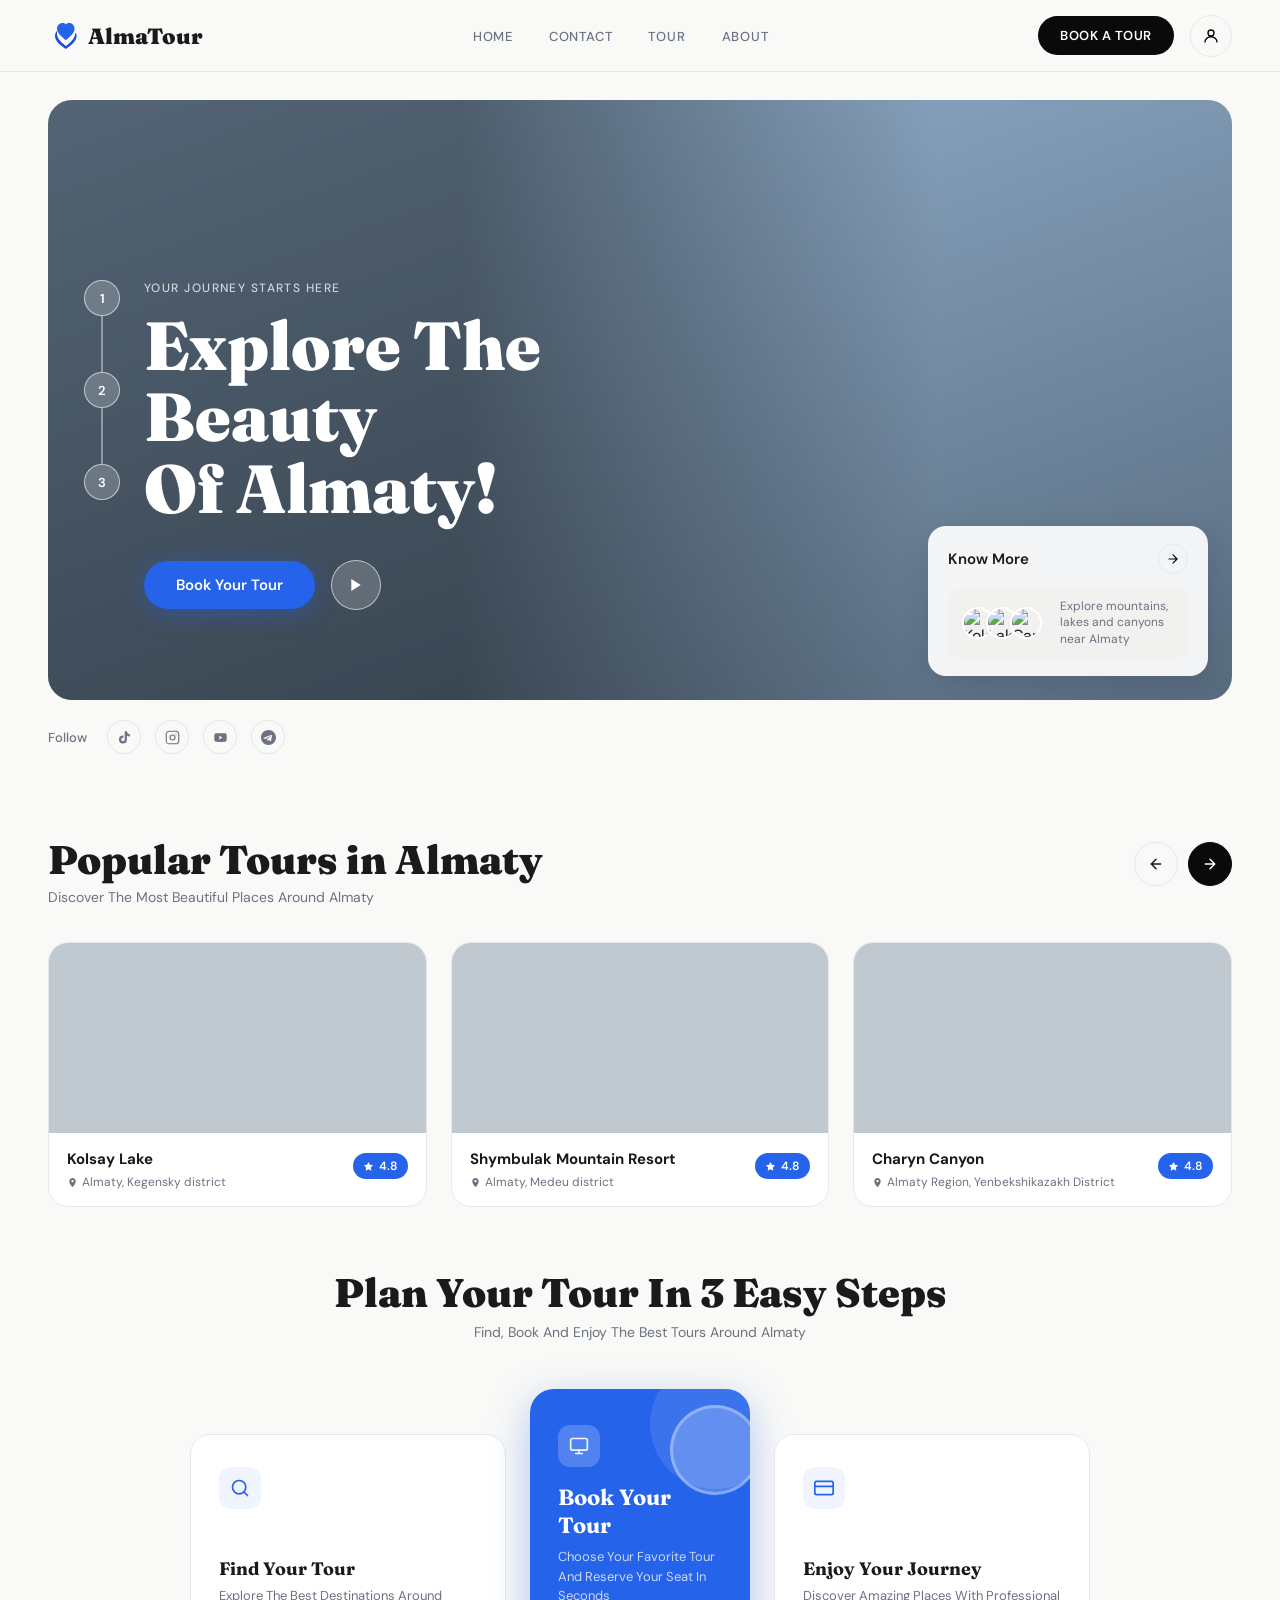
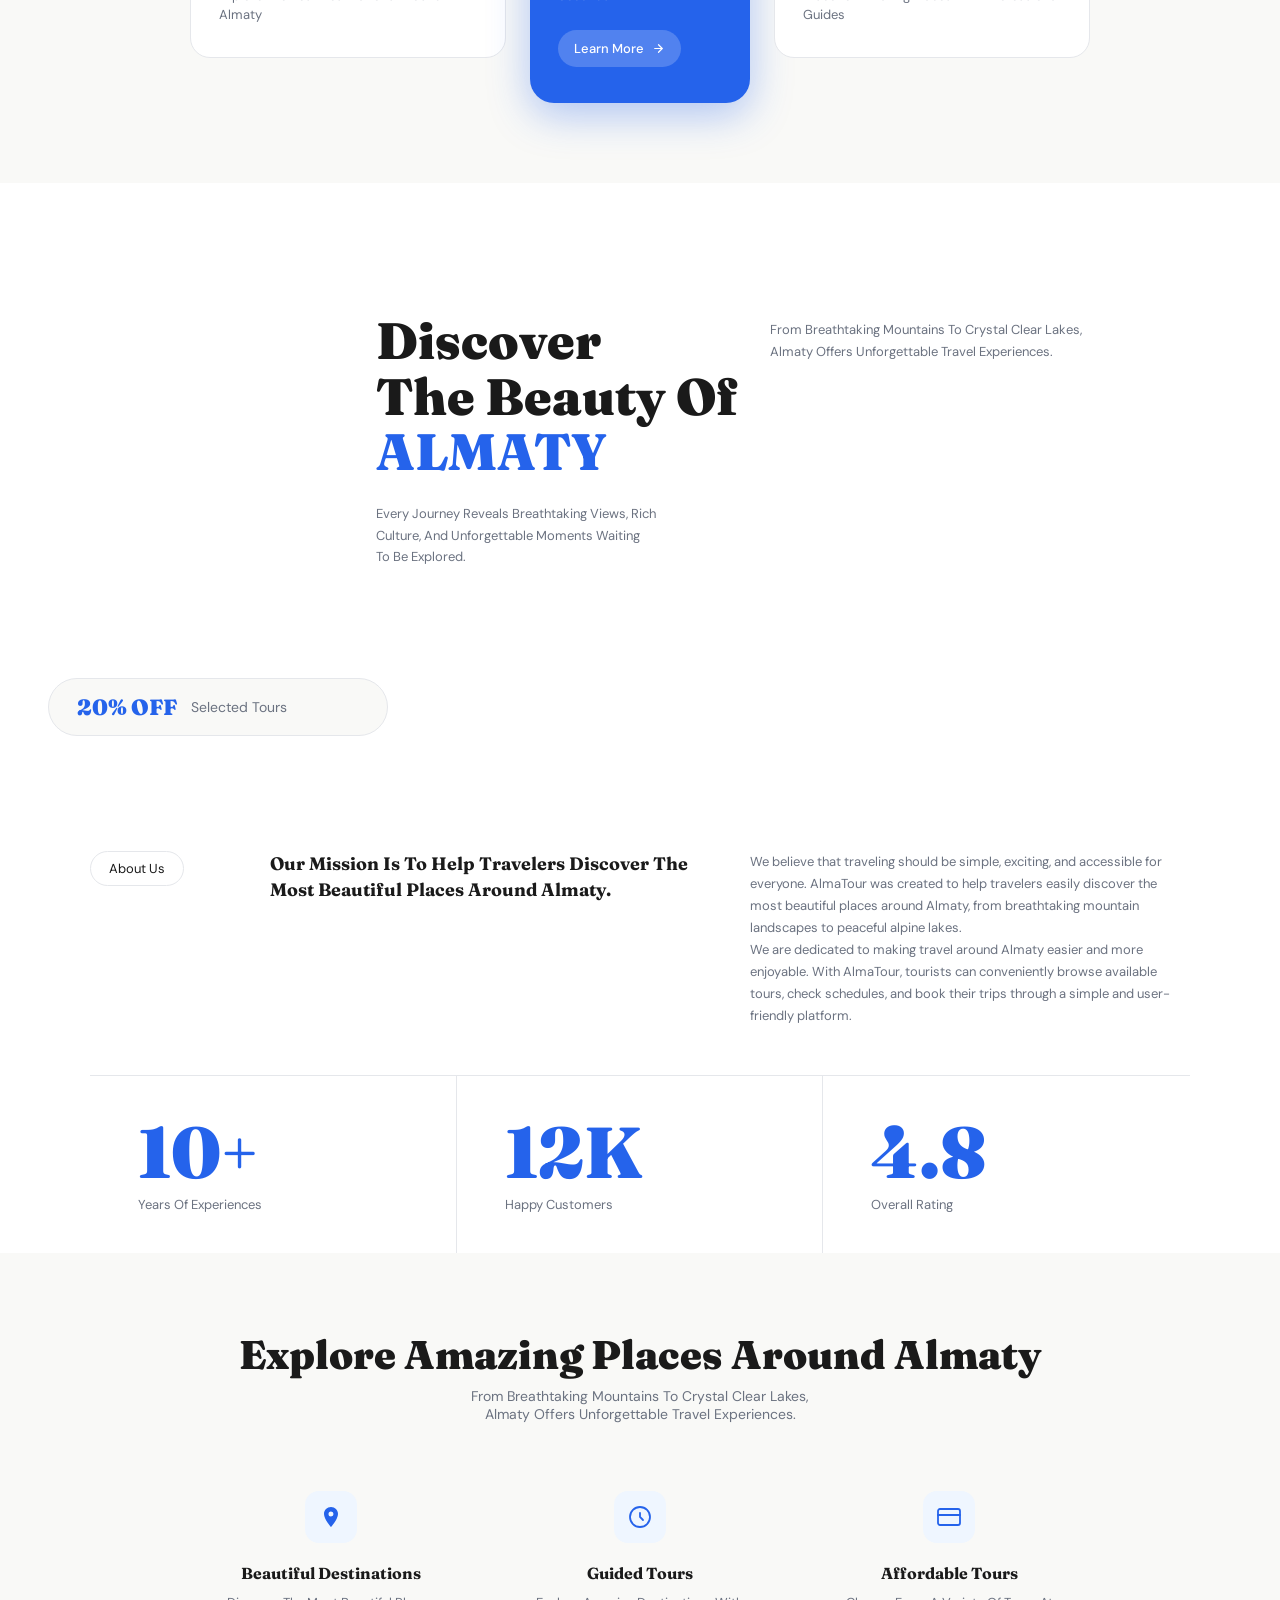
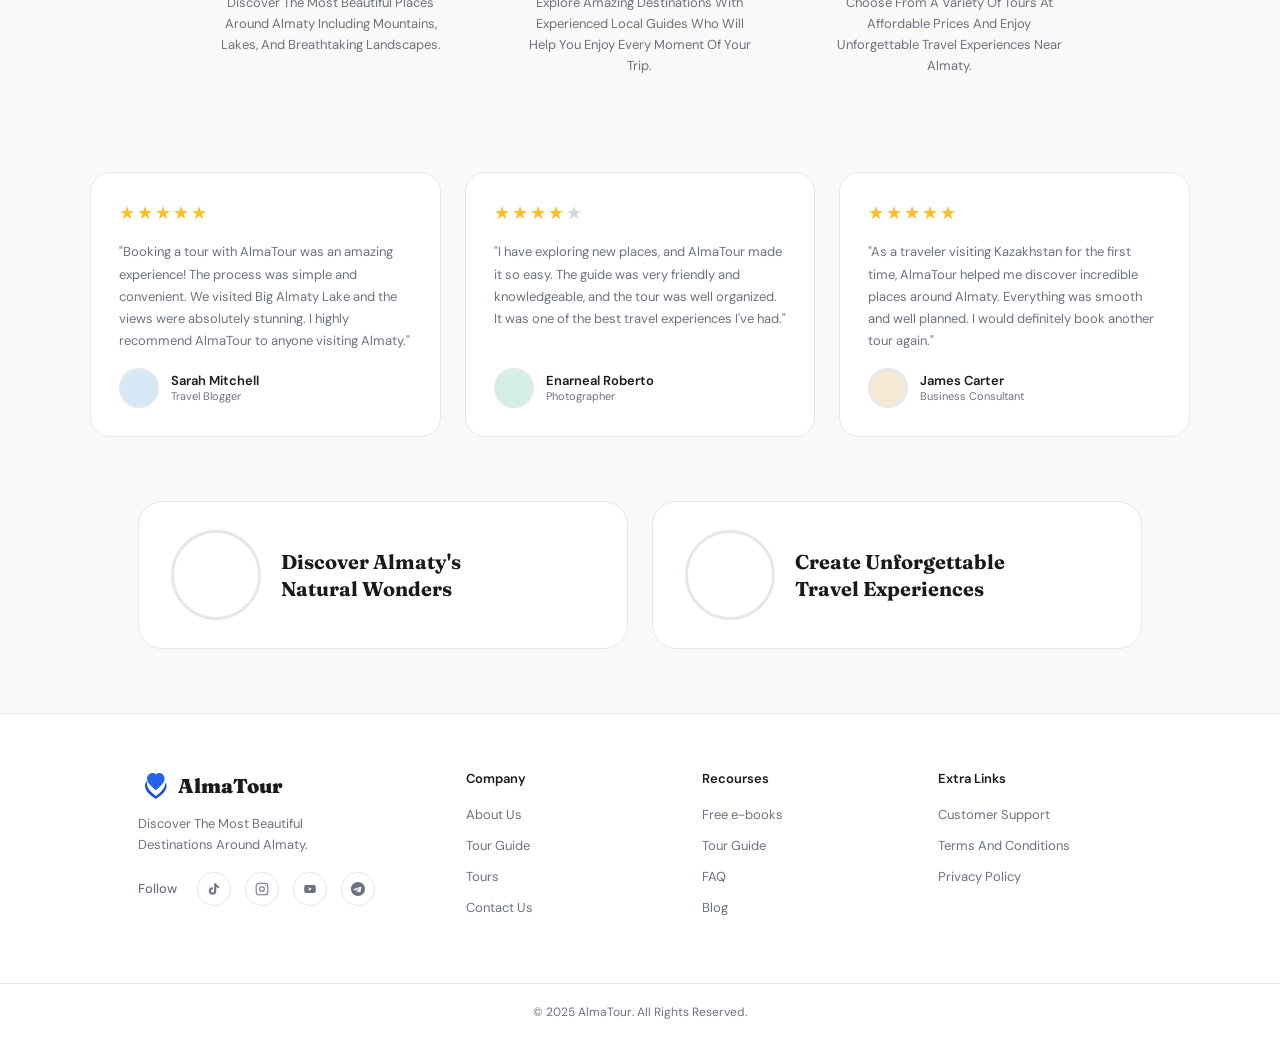
==== src/index.html @ f38c1cae "feat/made more structured, added AUDIT.md, changed README.md" ====
<!DOCTYPE html>
<html lang="en">
<head>
<meta charset="UTF-8">
<meta name="viewport" content="width=device-width, initial-scale=1.0">
<title>Tour. — Explore The Beauty Of Almaty</title>
<link rel="preconnect" href="https://fonts.googleapis.com">
<link rel="preconnect" href="https://fonts.gstatic.com" crossorigin>
<link rel="stylesheet" href="style.css">
<link href="https://fonts.googleapis.com/css2?family=Fraunces:wght@400;700;900&family=DM+Sans:wght@300;400;500;600&display=swap" rel="stylesheet">
</head>
<body>

<!-- ── NAVBAR ── -->
<nav>
  <a href="#" class="logo">
    <svg viewBox="0 0 32 32" fill="none" xmlns="http://www.w3.org/2000/svg">
      <path d="M21.5 3C20.1 3 18.8 3.5 17.8 4.4C17 3.5 15.8 3 14.5 3C11.5 3 9 5.5 9 8.5C9 12 11.5 14.8 14.9 17.8C15.8 18.6 16.8 19.4 17.8 20.3C18.8 19.4 19.8 18.6 20.7 17.8C24.1 14.8 26.6 12 26.6 8.5C26.5 5.5 24.3 3 21.5 3Z" fill="#2563EB"/>
      <path d="M17.8 26C17 25.3 16.3 24.7 15.6 24.1C12 21 9 18 9 13.5C9 12.5 9.2 11.5 9.5 10.6C8 11.8 7 13.8 7 16C7 21 12 25 17.8 29C23.6 25 28.6 21 28.6 16C28.6 14.8 28.3 13.7 27.8 12.7C27.6 13 27.4 13.4 27.1 13.7C26.9 18.5 22.8 22.4 17.8 26Z" fill="#1D4ED8"/>
    </svg>
    AlmaTour
  </a>

  <ul class="nav-links">
    <li><a href="#">Home</a></li>
    <li><a href="#">Contact</a></li>
    <li><a href="#">Tour</a></li>
    <li><a href="#">About</a></li>
  </ul>

  <div class="nav-right">
    <button class="btn-book">BOOK A TOUR</button>
    <button class="icon-btn" aria-label="Account">
      <svg width="18" height="18" viewBox="0 0 24 24" fill="none" stroke="currentColor" stroke-width="1.8" stroke-linecap="round" stroke-linejoin="round">
        <circle cx="12" cy="8" r="4"/><path d="M4 20c0-4 3.6-7 8-7s8 3 8 7"/>
      </svg>
    </button>
  </div>
</nav>

<!-- ── HERO ── -->
<div class="hero-wrap">
  <div class="hero">
    <div class="hero-bg"></div>
    <div class="hero-overlay"></div>

    <!-- Timeline dots -->
    <div class="timeline">
      <div class="tl-dot">1</div>
      <div class="tl-line"></div>
      <div class="tl-dot">2</div>
      <div class="tl-line"></div>
      <div class="tl-dot">3</div>
    </div>

    <!-- Main content -->
    <div class="hero-content">
      <p class="hero-sup">Your Journey Starts Here</p>
      <h1 class="hero-title">Explore The<br>Beauty<br>Of Almaty!</h1>
      <div class="hero-actions">
        <button class="btn-primary">Book Your Tour</button>
        <button class="btn-play" aria-label="Play video">
          <svg width="16" height="16" viewBox="0 0 24 24" fill="currentColor">
            <polygon points="5,3 19,12 5,21"/>
          </svg>
        </button>
      </div>
    </div>

    <!-- Know More card -->
    <div class="know-more">
      <div class="know-more-top">
        <span>Know More</span>
        <button class="arrow-btn">
          <svg width="14" height="14" viewBox="0 0 24 24" fill="none" stroke="currentColor" stroke-width="2" stroke-linecap="round" stroke-linejoin="round">
            <path d="M5 12h14M12 5l7 7-7 7"/>
          </svg>
        </button>
      </div>
      <div class="know-more-bottom">
        <div class="km-avatars">
          <img src="https://images.unsplash.com/photo-1506905925346-21bda4d32df4?w=64&q=80&crop=entropy" alt="Kolsay">
          <img src="https://images.unsplash.com/photo-1540979388789-6cee28a1cdc9?w=64&q=80" alt="Lake">
          <img src="https://images.unsplash.com/photo-1519011985187-444d62641929?w=64&q=80" alt="Canyon">
        </div>
        <p class="km-text">Explore mountains, lakes and canyons near Almaty</p>
      </div>
    </div>
  </div>
</div>

<!-- Social follow -->
<div class="follow-bar">
  <span>Follow</span>
  <div class="social-icons">
    <a href="#" aria-label="TikTok">
      <svg width="15" height="15" viewBox="0 0 24 24" fill="currentColor"><path d="M19.59 6.69a4.83 4.83 0 01-3.77-4.25V2h-3.45v13.67a2.89 2.89 0 01-2.88 2.5 2.89 2.89 0 01-2.89-2.89 2.89 2.89 0 012.89-2.89c.28 0 .54.04.79.1V9.01a6.28 6.28 0 00-.79-.05 6.34 6.34 0 00-6.34 6.34 6.34 6.34 0 006.34 6.34 6.34 6.34 0 006.33-6.34V8.77a8.16 8.16 0 004.77 1.52V6.84a4.84 4.84 0 01-1-.15z"/></svg>
    </a>
    <a href="#" aria-label="Instagram">
      <svg width="15" height="15" viewBox="0 0 24 24" fill="none" stroke="currentColor" stroke-width="1.8"><rect x="2" y="2" width="20" height="20" rx="5"/><circle cx="12" cy="12" r="4"/><circle cx="17.5" cy="6.5" r="1" fill="currentColor" stroke="none"/></svg>
    </a>
    <a href="#" aria-label="YouTube">
      <svg width="15" height="15" viewBox="0 0 24 24" fill="currentColor"><path d="M21.58 7.19a2.74 2.74 0 00-1.94-1.95C18.01 5 12 5 12 5s-6.01 0-7.64.24a2.74 2.74 0 00-1.94 1.95A28.89 28.89 0 002 12a28.89 28.89 0 00.42 4.81 2.74 2.74 0 001.94 1.94C5.99 19 12 19 12 19s6.01 0 7.64-.25a2.74 2.74 0 001.94-1.94A28.89 28.89 0 0022 12a28.89 28.89 0 00-.42-4.81zM10 15V9l5 3-5 3z"/></svg>
    </a>
    <a href="#" aria-label="Telegram">
      <svg width="15" height="15" viewBox="0 0 24 24" fill="currentColor"><path d="M12 0C5.373 0 0 5.373 0 12s5.373 12 12 12 12-5.373 12-12S18.627 0 12 0zm5.894 8.221l-1.97 9.28c-.145.658-.537.818-1.084.508l-3-2.21-1.447 1.394c-.16.16-.295.295-.605.295l.213-3.053 5.56-5.023c.242-.213-.054-.333-.373-.12L7.17 14.37l-2.95-.924c-.64-.2-.657-.64.136-.954l11.57-4.461c.537-.194 1.006.131.968.19z"/></svg>
    </a>
  </div>
</div>

<!-- ── POPULAR TOURS ── -->
<section class="section">
  <div class="section-header">
    <div>
      <h2 class="section-title">Popular Tours in Almaty</h2>
      <p class="section-sub">Discover The Most Beautiful Places Around Almaty</p>
    </div>
    <div class="carousel-controls">
      <button class="ctrl-btn" id="prevBtn" aria-label="Previous">
        <svg width="16" height="16" viewBox="0 0 24 24" fill="none" stroke="currentColor" stroke-width="2.2" stroke-linecap="round"><path d="M19 12H5M12 5l-7 7 7 7"/></svg>
      </button>
      <button class="ctrl-btn active" id="nextBtn" aria-label="Next">
        <svg width="16" height="16" viewBox="0 0 24 24" fill="none" stroke="currentColor" stroke-width="2.2" stroke-linecap="round"><path d="M5 12h14M12 5l7 7-7 7"/></svg>
      </button>
    </div>
  </div>

  <div class="tours-grid" id="toursGrid">
    <!-- Card 1 -->
    <div class="tour-card">
      <div class="card-img">
        <div class="card-img-inner" style="background-image: url('images/kolsay.jpg')"></div>
      </div>
      <div class="card-body">
        <div>
          <div class="card-name">Kolsay Lake</div>
          <div class="card-loc">
            <svg width="11" height="11" viewBox="0 0 24 24" fill="none" stroke="currentColor" stroke-width="2.5"><path d="M12 2C8.13 2 5 5.13 5 9c0 5.25 7 13 7 13s7-7.75 7-13c0-3.87-3.13-7-7-7zm0 9.5a2.5 2.5 0 110-5 2.5 2.5 0 010 5z" fill="currentColor" stroke="none"/></svg>
            Almaty, Kegensky district
          </div>
        </div>
        <div class="card-rating">
          <svg width="11" height="11" viewBox="0 0 24 24" fill="currentColor"><path d="M12 2l3.09 6.26L22 9.27l-5 4.87 1.18 6.88L12 17.77l-6.18 3.25L7 14.14 2 9.27l6.91-1.01L12 2z"/></svg>
          4.8
        </div>
      </div>
    </div>

    <!-- Card 2 -->
    <div class="tour-card">
      <div class="card-img">
        <div class="card-img-inner" style="background-image: url('images/shymb.jpg')"></div>
      </div>
      <div class="card-body">
        <div>
          <div class="card-name">Shymbulak Mountain Resort</div>
          <div class="card-loc">
            <svg width="11" height="11" viewBox="0 0 24 24" fill="currentColor"><path d="M12 2C8.13 2 5 5.13 5 9c0 5.25 7 13 7 13s7-7.75 7-13c0-3.87-3.13-7-7-7zm0 9.5a2.5 2.5 0 110-5 2.5 2.5 0 010 5z"/></svg>
            Almaty, Medeu district
          </div>
        </div>
        <div class="card-rating">
          <svg width="11" height="11" viewBox="0 0 24 24" fill="currentColor"><path d="M12 2l3.09 6.26L22 9.27l-5 4.87 1.18 6.88L12 17.77l-6.18 3.25L7 14.14 2 9.27l6.91-1.01L12 2z"/></svg>
          4.8
        </div>
      </div>
    </div>

    <!-- Card 3 -->
    <div class="tour-card">
      <div class="card-img">
        <div class="card-img-inner" style="background-image: url('https://images.unsplash.com/photo-1469474968028-56623f02e42e?w=600&q=80')"></div>
      </div>
      <div class="card-body">
        <div>
          <div class="card-name">Charyn Canyon</div>
          <div class="card-loc">
            <svg width="11" height="11" viewBox="0 0 24 24" fill="currentColor"><path d="M12 2C8.13 2 5 5.13 5 9c0 5.25 7 13 7 13s7-7.75 7-13c0-3.87-3.13-7-7-7zm0 9.5a2.5 2.5 0 110-5 2.5 2.5 0 010 5z"/></svg>
            Almaty Region, Yenbekshikazakh District
          </div>
        </div>
        <div class="card-rating">
          <svg width="11" height="11" viewBox="0 0 24 24" fill="currentColor"><path d="M12 2l3.09 6.26L22 9.27l-5 4.87 1.18 6.88L12 17.77l-6.18 3.25L7 14.14 2 9.27l6.91-1.01L12 2z"/></svg>
          4.8
        </div>
      </div>
    </div>

    <!-- Hidden cards (revealed on next) -->
    <div class="tour-card" style="display:none">
      <div class="card-img">
        <div class="card-img-inner" style="background-image: url('https://images.unsplash.com/photo-1517090504586-fde19ea6066f?w=600&q=80')"></div>
      </div>
      <div class="card-body">
        <div>
          <div class="card-name">Big Almaty Lake</div>
          <div class="card-loc">
            <svg width="11" height="11" viewBox="0 0 24 24" fill="currentColor"><path d="M12 2C8.13 2 5 5.13 5 9c0 5.25 7 13 7 13s7-7.75 7-13c0-3.87-3.13-7-7-7zm0 9.5a2.5 2.5 0 110-5 2.5 2.5 0 010 5z"/></svg>
            Almaty, Ile-Alatau Park
          </div>
        </div>
        <div class="card-rating">
          <svg width="11" height="11" viewBox="0 0 24 24" fill="currentColor"><path d="M12 2l3.09 6.26L22 9.27l-5 4.87 1.18 6.88L12 17.77l-6.18 3.25L7 14.14 2 9.27l6.91-1.01L12 2z"/></svg>
          4.9
        </div>
      </div>
    </div>

    <div class="tour-card" style="display:none">
      <div class="card-img">
        <div class="card-img-inner" style="background-image: url('https://images.unsplash.com/photo-1506905925346-21bda4d32df4?w=600&q=80')"></div>
      </div>
      <div class="card-body">
        <div>
          <div class="card-name">Tien Shan Mountains</div>
          <div class="card-loc">
            <svg width="11" height="11" viewBox="0 0 24 24" fill="currentColor"><path d="M12 2C8.13 2 5 5.13 5 9c0 5.25 7 13 7 13s7-7.75 7-13c0-3.87-3.13-7-7-7zm0 9.5a2.5 2.5 0 110-5 2.5 2.5 0 010 5z"/></svg>
            Almaty Region
          </div>
        </div>
        <div class="card-rating">
          <svg width="11" height="11" viewBox="0 0 24 24" fill="currentColor"><path d="M12 2l3.09 6.26L22 9.27l-5 4.87 1.18 6.88L12 17.77l-6.18 3.25L7 14.14 2 9.27l6.91-1.01L12 2z"/></svg>
          4.7
        </div>
      </div>
    </div>

    <div class="tour-card" style="display:none">
      <div class="card-img">
        <div class="card-img-inner" style="background-image: url('images/medeu.jpg')"></div>
      </div>
      <div class="card-body">
        <div>
          <div class="card-name">Medeu Ice Rink</div>
          <div class="card-loc">
            <svg width="11" height="11" viewBox="0 0 24 24" fill="currentColor"><path d="M12 2C8.13 2 5 5.13 5 9c0 5.25 7 13 7 13s7-7.75 7-13c0-3.87-3.13-7-7-7zm0 9.5a2.5 2.5 0 110-5 2.5 2.5 0 010 5z"/></svg>
            Almaty, Medeu
          </div>
        </div>
        <div class="card-rating">
          <svg width="11" height="11" viewBox="0 0 24 24" fill="currentColor"><path d="M12 2l3.09 6.26L22 9.27l-5 4.87 1.18 6.88L12 17.77l-6.18 3.25L7 14.14 2 9.27l6.91-1.01L12 2z"/></svg>
          4.6
        </div>
      </div>
    </div>
  </div>
</section>

<!-- ── 3 STEPS ── -->
<section class="steps-section">
  <div class="steps-header">
    <h2 class="section-title">Plan Your Tour In 3 Easy Steps</h2>
    <p class="section-sub">Find, Book And Enjoy The Best Tours Around Almaty</p>
  </div>

  <div class="steps-grid">
    <!-- Step 1 -->
    <div class="step-card">
      <div class="step-icon">
        <svg width="20" height="20" viewBox="0 0 24 24" fill="none" stroke="#2563EB" stroke-width="2" stroke-linecap="round">
          <circle cx="11" cy="11" r="8"/><path d="m21 21-4.35-4.35"/>
        </svg>
      </div>
      <div class="step-name">Find Your Tour</div>
      <div class="step-desc">Explore The Best Destinations Around Almaty</div>
    </div>

    <!-- Center feature card -->
    <div class="step-feature">
      <div class="feature-icon">
        <svg width="20" height="20" viewBox="0 0 24 24" fill="none" stroke="rgba(255,255,255,.9)" stroke-width="2" stroke-linecap="round">
          <rect x="2" y="3" width="20" height="14" rx="2"/><path d="M8 21h8M12 17v4"/>
        </svg>
      </div>
      <div class="feature-city-img">
        <div class="feature-city-img-inner"></div>
      </div>
      <div class="step-name">Book Your Tour</div>
      <div class="step-desc">Choose Your Favorite Tour And Reserve Your Seat In Seconds</div>
      <button class="learn-more-btn">
        Learn More
        <svg width="13" height="13" viewBox="0 0 24 24" fill="none" stroke="currentColor" stroke-width="2.2" stroke-linecap="round"><path d="M5 12h14M12 5l7 7-7 7"/></svg>
      </button>
    </div>

    <!-- Step 3 -->
    <div class="step-card">
      <div class="step-icon">
        <svg width="20" height="20" viewBox="0 0 24 24" fill="none" stroke="#2563EB" stroke-width="2" stroke-linecap="round">
          <rect x="1" y="4" width="22" height="16" rx="2"/><path d="M1 10h22"/>
        </svg>
      </div>
      <div class="step-name">Enjoy Your Journey</div>
      <div class="step-desc">Discover Amazing Places With Professional Guides</div>
    </div>
  </div>
</section>
<!-- ── DISCOVER BEAUTY SECTION ── -->
<section class="discover-section">
  <div class="discover-inner">

    <!-- Left tall image -->
    <div class="discover-img-main">
      <div class="discover-img-main-inner"></div>
    </div>

    <!-- Center text block -->
    <div class="discover-text">
      <div class="discover-text-top">
        <h2 class="discover-title">Discover<br>The Beauty Of<br><span class="discover-accent">ALMATY</span></h2>
        <p class="discover-right-text">From Breathtaking Mountains To Crystal Clear Lakes,<br>Almaty Offers Unforgettable Travel Experiences.</p>
      </div>
      <p class="discover-sub">Every Journey Reveals Breathtaking Views, Rich Culture, And Unforgettable Moments Waiting To Be Explored.</p>
    </div>

  </div>

  <!-- Bottom row: discount badge + wide landscape image -->
  <div class="discover-bottom">
    <div class="discount-badge">
      <span class="discount-num">20% OFF</span>
      <span class="discount-label">Selected Tours</span>
    </div>
    <div class="discover-img-wide">
      <div class="discover-img-wide-inner"></div>
    </div>
  </div>
</section>
 
<!-- ── ABOUT US ── -->
<section class="about-section">
  <div class="about-inner">
    <div class="about-left">
      <span class="about-tag">About Us</span>
    </div>
    <div class="about-center">
      <h3 class="about-mission">Our Mission Is To Help Travelers Discover The Most Beautiful Places Around Almaty.</h3>
    </div>
    <div class="about-cols">
      <p class="about-p">We believe that traveling should be simple, exciting, and accessible for everyone. AlmaTour was created to help travelers easily discover the most beautiful places around Almaty, from breathtaking mountain landscapes to peaceful alpine lakes.</p>
      <p class="about-p">We are dedicated to making travel around Almaty easier and more enjoyable. With AlmaTour, tourists can conveniently browse available tours, check schedules, and book their trips through a simple and user-friendly platform.</p>
    </div>
  </div>
 
  <!-- Stats -->
  <div class="stats-bar">
    <div class="stat-item">
      <div class="stat-num">10+</div>
      <div class="stat-label">Years Of Experiences</div>
    </div>
    <div class="stat-item">
      <div class="stat-num">12K</div>
      <div class="stat-label">Happy Customers</div>
    </div>
    <div class="stat-item">
      <div class="stat-num">4.8</div>
      <div class="stat-label">Overall Rating</div>
    </div>
  </div>
</section>
 
<!-- ── EXPLORE AMAZING PLACES ── -->
<section class="explore-section">
  <div class="explore-header">
    <h2 class="section-title">Explore Amazing Places Around Almaty</h2>
    <p class="section-sub">From Breathtaking Mountains To Crystal Clear Lakes,<br>Almaty Offers Unforgettable Travel Experiences.</p>
  </div>
 
  <div class="features-grid">
    <div class="feature-card">
      <div class="feature-icon-wrap">
        <svg width="24" height="24" viewBox="0 0 24 24" fill="none" stroke="#2563EB" stroke-width="1.8" stroke-linecap="round"><path d="M12 2C8.13 2 5 5.13 5 9c0 5.25 7 13 7 13s7-7.75 7-13c0-3.87-3.13-7-7-7zm0 9.5a2.5 2.5 0 110-5 2.5 2.5 0 010 5z" fill="#2563EB" stroke="none"/></svg>
      </div>
      <h4 class="feature-title">Beautiful Destinations</h4>
      <p class="feature-desc">Discover The Most Beautiful Places Around Almaty Including Mountains, Lakes, And Breathtaking Landscapes.</p>
    </div>
    <div class="feature-card">
      <div class="feature-icon-wrap">
        <svg width="24" height="24" viewBox="0 0 24 24" fill="none" stroke="#2563EB" stroke-width="1.8" stroke-linecap="round"><circle cx="12" cy="12" r="10"/><path d="M12 8v4l3 3"/></svg>
      </div>
      <h4 class="feature-title">Guided Tours</h4>
      <p class="feature-desc">Explore Amazing Destinations With Experienced Local Guides Who Will Help You Enjoy Every Moment Of Your Trip.</p>
    </div>
    <div class="feature-card">
      <div class="feature-icon-wrap">
        <svg width="24" height="24" viewBox="0 0 24 24" fill="none" stroke="#2563EB" stroke-width="1.8" stroke-linecap="round"><rect x="1" y="4" width="22" height="16" rx="2"/><path d="M1 10h22"/></svg>
      </div>
      <h4 class="feature-title">Affordable Tours</h4>
      <p class="feature-desc">Choose From A Variety Of Tours At Affordable Prices And Enjoy Unforgettable Travel Experiences Near Almaty.</p>
    </div>
  </div>
</section>
 
<!-- ── TESTIMONIALS ── -->
<section class="testimonials-section">
  <div class="testimonials-grid">
 
    <div class="testimonial-card">
      <div class="stars">★★★★★</div>
      <p class="testimonial-text">"Booking a tour with AlmaTour was an amazing experience! The process was simple and convenient. We visited Big Almaty Lake and the views were absolutely stunning. I highly recommend AlmaTour to anyone visiting Almaty."</p>
      <div class="testimonial-author">
        <div class="author-avatar" style="background:#d4e8f5"></div>
        <div>
          <div class="author-name">Sarah Mitchell</div>
          <div class="author-role">Travel Blogger</div>
        </div>
      </div>
    </div>
 
    <div class="testimonial-card">
      <div class="stars">★★★★<span style="color:#d1d5db">★</span></div>
      <p class="testimonial-text">"I have exploring new places, and AlmaTour made it so easy. The guide was very friendly and knowledgeable, and the tour was well organized. It was one of the best travel experiences I've had."</p>
      <div class="testimonial-author">
        <div class="author-avatar" style="background:#d4f0e5"></div>
        <div>
          <div class="author-name">Enarneal Roberto</div>
          <div class="author-role">Photographer</div>
        </div>
      </div>
    </div>
 
    <div class="testimonial-card">
      <div class="stars">★★★★★</div>
      <p class="testimonial-text">"As a traveler visiting Kazakhstan for the first time, AlmaTour helped me discover incredible places around Almaty. Everything was smooth and well planned. I would definitely book another tour again."</p>
      <div class="testimonial-author">
        <div class="author-avatar" style="background:#f5e8d4"></div>
        <div>
          <div class="author-name">James Carter</div>
          <div class="author-role">Business Consultant</div>
        </div>
      </div>
    </div>
 
  </div>
</section>
 
<!-- ── PROMO BANNERS ── -->
<section class="promo-section">
  <div class="promo-card promo-nature">
    <div class="promo-img promo-img-nature"></div>
    <div class="promo-text">
      <h3>Discover Almaty's<br>Natural Wonders</h3>
    </div>
  </div>
  <div class="promo-card promo-travel">
    <div class="promo-img promo-img-travel"></div>
    <div class="promo-text">
      <h3>Create Unforgettable<br>Travel Experiences</h3>
    </div>
  </div>
</section>
 
<!-- ── FOOTER ── -->
<footer class="footer">
  <div class="footer-top">
    <div class="footer-brand">
      <a href="#" class="logo" style="margin-bottom:12px;display:inline-flex">
        <svg width="28" height="28" viewBox="0 0 32 32" fill="none"><path d="M21.5 3C20.1 3 18.8 3.5 17.8 4.4C17 3.5 15.8 3 14.5 3C11.5 3 9 5.5 9 8.5C9 12 11.5 14.8 14.9 17.8C15.8 18.6 16.8 19.4 17.8 20.3C18.8 19.4 19.8 18.6 20.7 17.8C24.1 14.8 26.6 12 26.6 8.5C26.5 5.5 24.3 3 21.5 3Z" fill="#2563EB"/><path d="M17.8 26C17 25.3 16.3 24.7 15.6 24.1C12 21 9 18 9 13.5C9 12.5 9.2 11.5 9.5 10.6C8 11.8 7 13.8 7 16C7 21 12 25 17.8 29C23.6 25 28.6 21 28.6 16C28.6 14.8 28.3 13.7 27.8 12.7C27.6 13 27.4 13.4 27.1 13.7C26.9 18.5 22.8 22.4 17.8 26Z" fill="#1D4ED8"/></svg>
        <span style="font-family:'Fraunces',serif;font-weight:900;font-size:20px;color:var(--text)">AlmaTour</span>
      </a>
      <p class="footer-tagline">Discover The Most Beautiful Destinations Around Almaty.</p>
      <div class="follow-bar" style="padding:16px 0 0">
        <span>Follow</span>
        <div class="social-icons">
          <a href="#" aria-label="TikTok"><svg width="14" height="14" viewBox="0 0 24 24" fill="currentColor"><path d="M19.59 6.69a4.83 4.83 0 01-3.77-4.25V2h-3.45v13.67a2.89 2.89 0 01-2.88 2.5 2.89 2.89 0 01-2.89-2.89 2.89 2.89 0 012.89-2.89c.28 0 .54.04.79.1V9.01a6.28 6.28 0 00-.79-.05 6.34 6.34 0 00-6.34 6.34 6.34 6.34 0 006.34 6.34 6.34 6.34 0 006.33-6.34V8.77a8.16 8.16 0 004.77 1.52V6.84a4.84 4.84 0 01-1-.15z"/></svg></a>
          <a href="#" aria-label="Instagram"><svg width="14" height="14" viewBox="0 0 24 24" fill="none" stroke="currentColor" stroke-width="1.8"><rect x="2" y="2" width="20" height="20" rx="5"/><circle cx="12" cy="12" r="4"/><circle cx="17.5" cy="6.5" r="1" fill="currentColor" stroke="none"/></svg></a>
          <a href="#" aria-label="YouTube"><svg width="14" height="14" viewBox="0 0 24 24" fill="currentColor"><path d="M21.58 7.19a2.74 2.74 0 00-1.94-1.95C18.01 5 12 5 12 5s-6.01 0-7.64.24a2.74 2.74 0 00-1.94 1.95A28.89 28.89 0 002 12a28.89 28.89 0 00.42 4.81 2.74 2.74 0 001.94 1.94C5.99 19 12 19 12 19s6.01 0 7.64-.25a2.74 2.74 0 001.94-1.94A28.89 28.89 0 0022 12a28.89 28.89 0 00-.42-4.81zM10 15V9l5 3-5 3z"/></svg></a>
          <a href="#" aria-label="Telegram"><svg width="14" height="14" viewBox="0 0 24 24" fill="currentColor"><path d="M12 0C5.373 0 0 5.373 0 12s5.373 12 12 12 12-5.373 12-12S18.627 0 12 0zm5.894 8.221l-1.97 9.28c-.145.658-.537.818-1.084.508l-3-2.21-1.447 1.394c-.16.16-.295.295-.605.295l.213-3.053 5.56-5.023c.242-.213-.054-.333-.373-.12L7.17 14.37l-2.95-.924c-.64-.2-.657-.64.136-.954l11.57-4.461c.537-.194 1.006.131.968.19z"/></svg></a>
        </div>
      </div>
    </div>
 
    <div class="footer-cols">
      <div class="footer-col">
        <h5 class="footer-col-title">Company</h5>
        <ul>
          <li><a href="#">About Us</a></li>
          <li><a href="#">Tour Guide</a></li>
          <li><a href="#">Tours</a></li>
          <li><a href="#">Contact Us</a></li>
        </ul>
      </div>
      <div class="footer-col">
        <h5 class="footer-col-title">Recourses</h5>
        <ul>
          <li><a href="#">Free e-books</a></li>
          <li><a href="#">Tour Guide</a></li>
          <li><a href="#">FAQ</a></li>
          <li><a href="#">Blog</a></li>
        </ul>
      </div>
      <div class="footer-col">
        <h5 class="footer-col-title">Extra Links</h5>
        <ul>
          <li><a href="#">Customer Support</a></li>
          <li><a href="#">Terms And Conditions</a></li>
          <li><a href="#">Privacy Policy</a></li>
        </ul>
      </div>
    </div>
  </div>
 
  <div class="footer-bottom">
    <p>© 2025 AlmaTour. All Rights Reserved.</p>
  </div>
</footer>

<script src="script.js"></script>
</body>
</html>
---- src/style.css ----
*, *::before, *::after { box-sizing: border-box; margin: 0; padding: 0; }

  :root {
    --blue: #2563EB;
    --blue-light: #3B82F6;
    --dark: #0A0A0A;
    --text: #1a1a1a;
    --muted: #6B7280;
    --bg: #F9F9F7;
    --card-bg: #ffffff;
    --border: #E5E7EB;
    --radius: 20px;
  }

  html { scroll-behavior: smooth; }

  body {
    font-family: 'DM Sans', sans-serif;
    background: var(--bg);
    color: var(--text);
    overflow-x: hidden;
  }

  /* ── NAV ── */
  nav {
    position: sticky;
    top: 0;
    z-index: 100;
    background: rgba(249,249,247,0.85);
    backdrop-filter: blur(16px);
    -webkit-backdrop-filter: blur(16px);
    border-bottom: 1px solid var(--border);
    display: flex;
    align-items: center;
    justify-content: space-between;
    padding: 0 48px;
    height: 72px;
  }

  .logo {
    display: flex;
    align-items: center;
    gap: 8px;
    font-family: 'Fraunces', serif;
    font-size: 22px;
    font-weight: 900;
    color: var(--text);
    text-decoration: none;
  }

  .logo svg { width: 32px; height: 32px; }

  .nav-links {
    display: flex;
    gap: 36px;
    list-style: none;
  }

  .nav-links a {
    text-decoration: none;
    color: var(--muted);
    font-size: 13px;
    font-weight: 500;
    letter-spacing: .06em;
    text-transform: uppercase;
    transition: color .2s;
  }

  .nav-links a:hover { color: var(--text); }

  .nav-right {
    display: flex;
    align-items: center;
    gap: 16px;
  }

  .btn-book {
    background: var(--dark);
    color: #fff;
    border: none;
    padding: 11px 22px;
    border-radius: 50px;
    font-family: 'DM Sans', sans-serif;
    font-size: 13px;
    font-weight: 600;
    letter-spacing: .04em;
    cursor: pointer;
    transition: background .2s, transform .15s;
  }
  .btn-book:hover { background: #222; transform: translateY(-1px); }

  .icon-btn {
    width: 42px; height: 42px;
    border-radius: 50%;
    border: 1.5px solid var(--border);
    background: transparent;
    cursor: pointer;
    display: flex; align-items: center; justify-content: center;
    transition: border-color .2s;
  }
  .icon-btn:hover { border-color: #999; }

  /* ── HERO ── */
  .hero-wrap {
    padding: 28px 48px 0;
  }

  .hero {
    position: relative;
    border-radius: 24px;
    overflow: hidden;
    height: 600px;
    background: #c8d8e8;
  }

  .hero-img {
    width: 100%; height: 100%;
    object-fit: cover;
    display: block;
  }

  /* Fallback gradient when no real image */
  .hero-bg {
    position: absolute; inset: 0;
    background:
      linear-gradient(160deg, rgba(120,160,200,.6) 0%, rgba(60,80,100,.8) 100%),
      url('https://images.unsplash.com/photo-1506905925346-21bda4d32df4?w=1200&q=80') center/cover no-repeat;
  }

  .hero-overlay {
    position: absolute; inset: 0;
    background: linear-gradient(to right, rgba(0,0,0,.45) 35%, transparent 75%);
  }

  /* Numbered timeline */
  .timeline {
    position: absolute;
    left: 36px;
    top: 30%;
    transform: translateY(-50%);
    display: flex;
    flex-direction: column;
    align-items: center;
    gap: 0;
  }

  .tl-dot {
    width: 36px; height: 36px;
    border-radius: 50%;
    background: rgba(255,255,255,.2);
    backdrop-filter: blur(8px);
    border: 1.5px solid rgba(255,255,255,.6);
    color: #fff;
    font-size: 13px;
    font-weight: 600;
    display: flex; align-items: center; justify-content: center;
    position: relative;
    z-index: 1;
  }

  .tl-line {
    width: 1.5px;
    height: 56px;
    background: rgba(255,255,255,.4);
  }

  /* Hero text */
  .hero-content {
    position: absolute;
    left: 96px;
    top: 30%;
    transform: translateY(-50%);
  }

  .hero-sup {
    color: rgba(255,255,255,.75);
    font-size: 12px;
    font-weight: 500;
    letter-spacing: .12em;
    text-transform: uppercase;
    margin-bottom: 14px;
  }

  .hero-title {
    font-family: 'Fraunces', serif;
    font-size: clamp(42px, 5.5vw, 68px);
    font-weight: 900;
    line-height: 1.05;
    color: #fff;
    margin-bottom: 36px;
  }

  .hero-actions {
    display: flex;
    align-items: center;
    gap: 16px;
  }

  .btn-primary {
    background: var(--blue);
    color: #fff;
    border: none;
    padding: 14px 32px;
    border-radius: 50px;
    font-family: 'DM Sans', sans-serif;
    font-size: 15px;
    font-weight: 600;
    cursor: pointer;
    transition: background .2s, transform .15s, box-shadow .2s;
    box-shadow: 0 4px 24px rgba(37,99,235,.4);
  }
  .btn-primary:hover {
    background: var(--blue-light);
    transform: translateY(-2px);
    box-shadow: 0 8px 32px rgba(37,99,235,.5);
  }

  .btn-play {
    width: 50px; height: 50px;
    border-radius: 50%;
    background: rgba(255,255,255,.18);
    backdrop-filter: blur(8px);
    border: 1.5px solid rgba(255,255,255,.6);
    color: #fff;
    cursor: pointer;
    display: flex; align-items: center; justify-content: center;
    transition: background .2s, transform .15s;
  }
  .btn-play:hover { background: rgba(255,255,255,.3); transform: scale(1.08); }

  /* Know More card */
  .know-more {
    position: absolute;
    right: 24px;
    bottom: 24px;
    background: rgba(255,255,255,.92);
    backdrop-filter: blur(16px);
    border-radius: 18px;
    padding: 18px 20px;
    width: 280px;
    display: flex;
    flex-direction: column;
    gap: 14px;
    box-shadow: 0 8px 32px rgba(0,0,0,.12);
    animation: slideUp .6s .4s both ease-out;
  }

  .know-more-top {
    display: flex;
    align-items: center;
    justify-content: space-between;
  }

  .know-more-top span {
    font-size: 15px;
    font-weight: 600;
  }

  .know-more-top .arrow-btn {
    width: 30px; height: 30px;
    border-radius: 50%;
    border: 1.5px solid var(--border);
    background: transparent;
    cursor: pointer;
    display: flex; align-items: center; justify-content: center;
    transition: background .2s;
  }
  .know-more-top .arrow-btn:hover { background: var(--border); }

  .know-more-bottom {
    display: flex;
    align-items: center;
    gap: 12px;
    background: #f1f1ef;
    border-radius: 12px;
    padding: 10px 14px;
  }

  .km-avatars {
    display: flex;
    gap: -6px;
  }

  .km-avatars img {
    width: 32px; height: 32px;
    border-radius: 50%;
    border: 2px solid #fff;
    object-fit: cover;
    margin-right: -8px;
  }

  .km-text {
    font-size: 12px;
    color: var(--muted);
    line-height: 1.4;
    margin-left: 14px;
  }

  /* Social follow */
  .follow-bar {
    padding: 20px 48px;
    display: flex;
    align-items: center;
    gap: 20px;
  }

  .follow-bar span {
    font-size: 13px;
    color: var(--muted);
    font-weight: 500;
  }

  .social-icons {
    display: flex;
    gap: 14px;
  }

  .social-icons a {
    width: 34px; height: 34px;
    border-radius: 50%;
    border: 1.5px solid var(--border);
    display: flex; align-items: center; justify-content: center;
    color: var(--muted);
    text-decoration: none;
    transition: border-color .2s, color .2s;
  }
  .social-icons a:hover { border-color: var(--text); color: var(--text); }

  /* ── SECTION: Popular Tours ── */
  .section {
    padding: 64px 48px;
  }

  .section-header {
    display: flex;
    align-items: flex-start;
    justify-content: space-between;
    margin-bottom: 36px;
  }

  .section-title {
    font-family: 'Fraunces', serif;
    font-size: clamp(28px, 3.5vw, 40px);
    font-weight: 900;
    line-height: 1.1;
  }

  .section-sub {
    font-size: 14px;
    color: var(--muted);
    margin-top: 6px;
  }

  .carousel-controls {
    display: flex;
    gap: 10px;
    align-items: center;
    padding-top: 4px;
  }

  .ctrl-btn {
    width: 44px; height: 44px;
    border-radius: 50%;
    border: 1.5px solid var(--border);
    background: transparent;
    cursor: pointer;
    display: flex; align-items: center; justify-content: center;
    color: var(--text);
    transition: background .2s, border-color .2s;
  }
  .ctrl-btn:hover, .ctrl-btn.active {
    background: var(--dark);
    border-color: var(--dark);
    color: #fff;
  }

  /* Tour cards */
  .tours-grid {
    display: grid;
    grid-template-columns: repeat(3, 1fr);
    gap: 24px;
    overflow: hidden;
  }

  .tour-card {
    border-radius: var(--radius);
    overflow: hidden;
    background: var(--card-bg);
    border: 1px solid var(--border);
    cursor: pointer;
    transition: transform .25s, box-shadow .25s;
  }
  .tour-card:hover {
    transform: translateY(-6px);
    box-shadow: 0 20px 48px rgba(0,0,0,.1);
  }

  .card-img {
    width: 100%;
    height: 190px;
    object-fit: cover;
    display: block;
    background: #c0c8d0;
    position: relative;
    overflow: hidden;
  }

  .card-img-inner {
    width: 100%; height: 100%;
    background-size: cover;
    background-position: center;
    transition: transform .35s ease;
  }
  .tour-card:hover .card-img-inner { transform: scale(1.06); }

  .card-body {
    padding: 16px 18px;
    display: flex;
    align-items: flex-start;
    justify-content: space-between;
  }

  .card-name {
    font-weight: 700;
    font-size: 15px;
    margin-bottom: 5px;
  }

  .card-loc {
    display: flex;
    align-items: center;
    gap: 4px;
    font-size: 12px;
    color: var(--muted);
  }

  .card-rating {
    display: flex;
    align-items: center;
    gap: 5px;
    background: var(--blue);
    color: #fff;
    font-size: 12px;
    font-weight: 600;
    padding: 5px 10px;
    border-radius: 50px;
    white-space: nowrap;
    align-self: flex-start;
    margin-top: 4px;
  }

  /* ── Steps section ── */
  .steps-section {
    padding: 0 48px 80px;
  }

  .steps-header {
    text-align: center;
    margin-bottom: 48px;
  }

  .steps-header .section-title { display: block; margin-bottom: 8px; }

  .steps-grid {
    display: grid;
    grid-template-columns: 1fr auto 1fr;
    align-items: center;
    gap: 24px;
    max-width: 900px;
    margin: 0 auto;
  }

  .step-card {
    background: var(--card-bg);
    border: 1px solid var(--border);
    border-radius: 20px;
    padding: 32px 28px;
    position: relative;
  }

  .step-icon {
    width: 42px; height: 42px;
    border-radius: 12px;
    background: #f0f4ff;
    display: flex; align-items: center; justify-content: center;
    margin-bottom: 48px;
  }

  .step-name {
    font-family: 'Fraunces', serif;
    font-size: 18px;
    font-weight: 700;
    margin-bottom: 6px;
  }

  .step-desc {
    font-size: 13px;
    color: var(--muted);
    line-height: 1.5;
  }

  /* Center feature card */
  .step-feature {
    background: var(--blue);
    border-radius: 24px;
    padding: 36px 28px;
    color: #fff;
    position: relative;
    overflow: hidden;
    width: 220px;
    min-width: 220px;
    box-shadow: 0 12px 40px rgba(37,99,235,.35);
  }

  .step-feature::before {
    content: '';
    position: absolute;
    top: -30px; right: -30px;
    width: 130px; height: 130px;
    border-radius: 50%;
    background: rgba(255,255,255,.1);
  }

  .feature-icon {
    width: 42px; height: 42px;
    border-radius: 12px;
    background: rgba(255,255,255,.2);
    display: flex; align-items: center; justify-content: center;
    margin-bottom: 16px;
  }

  .feature-city-img {
    width: 90px; height: 90px;
    border-radius: 50%;
    object-fit: cover;
    position: absolute;
    top: 16px; right: -10px;
    border: 3px solid rgba(255,255,255,.3);
    background: rgba(255,255,255,.2);
    overflow: hidden;
  }

  .feature-city-img-inner {
    width: 100%; height: 100%;
    background: url('https://images.unsplash.com/photo-1596484552834-6a58f850e0a1?w=200&q=80') center/cover;
    border-radius: 50%;
  }

  .step-feature .step-name { font-size: 22px; margin-bottom: 8px; }
  .step-feature .step-desc { color: rgba(255,255,255,.75); margin-bottom: 24px; }

  .learn-more-btn {
    display: flex;
    align-items: center;
    gap: 8px;
    background: rgba(255,255,255,.2);
    border: none;
    color: #fff;
    font-family: 'DM Sans', sans-serif;
    font-size: 13px;
    font-weight: 500;
    padding: 10px 16px;
    border-radius: 50px;
    cursor: pointer;
    transition: background .2s;
    width: max-content;
  }
  .learn-more-btn:hover { background: rgba(255,255,255,.3); }

  /* ── Animations ── */
  @keyframes slideUp {
    from { opacity: 0; transform: translateY(20px); }
    to   { opacity: 1; transform: translateY(0); }
  }

  @keyframes fadeIn {
    from { opacity: 0; transform: translateY(14px); }
    to   { opacity: 1; transform: translateY(0); }
  }

  .hero-content { animation: fadeIn .7s .1s both ease-out; }
  .timeline      { animation: fadeIn .7s .2s both ease-out; }

  .tour-card { animation: fadeIn .5s both ease-out; }
  .tour-card:nth-child(1) { animation-delay: .05s; }
  .tour-card:nth-child(2) { animation-delay: .15s; }
  .tour-card:nth-child(3) { animation-delay: .25s; }

  /* Responsive tweaks */
  @media (max-width: 900px) {
    /* nav { padding: 0 24px; }
    .hero-wrap, .section, .steps-section { padding-left: 24px; padding-right: 24px; }
    .follow-bar { padding-left: 24px; }
    .tours-grid { grid-template-columns: 1fr 1fr; }
    .steps-grid { grid-template-columns: 1fr; max-width: 400px; }
    .step-feature { width: 100%; min-width: unset; }
    .feature-city-img { display: none; }
    .know-more { display: none; } */
  }

/* ── DISCOVER SECTION ── */
.discover-section {
  padding: 48px 48px 0;
  background: #fff;
}

.discover-inner {
  display: grid;
  grid-template-columns: 280px 1fr;
  gap: 48px;
  align-items: center;
  margin-bottom: 0;
}

.discover-img-main {
  border-radius: 24px;
  overflow: hidden;
  height: 420px;
}
.discover-img-main-inner {
  width: 100%; height: 100%;
  background: url('images/main-inner-shore.jpg') center/cover;
  transition: transform .4s;
}
.discover-img-main:hover .discover-img-main-inner { transform: scale(1.05); }

.discover-text {
  display: flex;
  flex-direction: column;
  gap: 24px;
}
.discover-text-top {
  display: flex;
  align-items: flex-start;
  gap: 32px;
}
.discover-title {
  font-family: 'Fraunces', serif;
  font-size: clamp(36px, 4vw, 58px);
  font-weight: 900;
  line-height: 1.08;
  flex-shrink: 0;
}
.discover-accent { color: #2563EB; }
.discover-right-text {
  font-size: 13px;
  color: #6B7280;
  line-height: 1.65;
  padding-top: 6px;
}
.discover-sub {
  font-size: 13px;
  color: #6B7280;
  line-height: 1.65;
  max-width: 280px;
}

/* Bottom row */
.discover-bottom {
  display: grid;
  grid-template-columns: 340px 1fr;
  gap: 24px;
  align-items: center;
  margin-top: -24px;
}
.discount-badge {
  display: inline-flex;
  align-items: center;
  gap: 14px;
  background: #F9F9F7;
  border: 1px solid #E5E7EB;
  border-radius: 50px;
  padding: 14px 28px;
}
.discount-num {
  font-family: 'Fraunces', serif;
  font-size: 22px;
  font-weight: 900;
  color: #2563EB;
}
.discount-label { font-size: 14px; color: #6B7280; }

.discover-img-wide {
  border-radius: 24px;
  overflow: hidden;
  height: 160px;
}
.discover-img-wide-inner {
  width: 100%; height: 100%;
  background: url('images/right-inner.jpg') center/cover;
  transition: transform .4s;
}
.discover-img-wide:hover .discover-img-wide-inner { transform: scale(1.04); }
 
/* ── ABOUT ── */
.about-section {
  padding: 64px 48px 0;
  background: #fff;
}
.about-inner {
  display: grid;
  grid-template-columns: 140px 1fr 1fr;
  gap: 40px;
  align-items: start;
  max-width: 1100px;
  margin: 0 auto 48px;
}
.about-tag {
  display: inline-block;
  border: 1.5px solid var(--border);
  border-radius: 50px;
  padding: 8px 18px;
  font-size: 13px;
  color: var(--text);
}
.about-mission {
  font-family: 'Fraunces', serif;
  font-size: 18px;
  font-weight: 700;
  line-height: 1.45;
}
.about-p { font-size: 13px; color: var(--muted); line-height: 1.7; }
 
.stats-bar {
  display: grid;
  grid-template-columns: repeat(3, 1fr);
  border-top: 1px solid var(--border);
  max-width: 1100px;
  margin: 0 auto;
}
.stat-item {
  padding: 40px 48px;
  border-right: 1px solid var(--border);
}
.stat-item:last-child { border-right: none; }
.stat-num {
  font-family: 'Fraunces', serif;
  font-size: clamp(48px, 6vw, 72px);
  font-weight: 900;
  color: var(--blue);
  line-height: 1;
  margin-bottom: 8px;
}
.stat-label { font-size: 13px; color: var(--muted); }
 
/* ── EXPLORE ── */
.explore-section {
  padding: 80px 48px 48px;
  text-align: center;
}
.explore-header { margin-bottom: 52px; }
.explore-header .section-title { margin-bottom: 10px; }
 
.features-grid {
  display: grid;
  grid-template-columns: repeat(3, 1fr);
  gap: 28px;
  max-width: 900px;
  margin: 0 auto;
}
.feature-card { padding: 16px 24px 32px; text-align: center; }
.feature-icon-wrap {
  width: 52px; height: 52px;
  border-radius: 14px;
  background: #EFF6FF;
  display: flex; align-items: center; justify-content: center;
  margin: 0 auto 20px;
}
.feature-title {
  font-family: 'Fraunces', serif;
  font-size: 16px;
  font-weight: 700;
  margin-bottom: 10px;
}
.feature-desc { font-size: 13px; color: var(--muted); line-height: 1.6; }
 
/* ── TESTIMONIALS ── */
.testimonials-section {
  padding: 16px 48px 64px;
}
.testimonials-grid {
  display: grid;
  grid-template-columns: repeat(3, 1fr);
  gap: 24px;
  max-width: 1100px;
  margin: 0 auto;
}
.testimonial-card {
  background: var(--card-bg);
  border: 1px solid var(--border);
  border-radius: 20px;
  padding: 28px;
  display: flex;
  flex-direction: column;
  gap: 16px;
  transition: transform .25s, box-shadow .25s;
}
.testimonial-card:hover {
  transform: translateY(-4px);
  box-shadow: 0 12px 36px rgba(0,0,0,.08);
}
.stars { color: #FBBF24; font-size: 18px; letter-spacing: 2px; }
.testimonial-text { font-size: 13px; color: var(--muted); line-height: 1.7; flex: 1; }
.testimonial-author { display: flex; align-items: center; gap: 12px; }
.author-avatar {
  width: 40px; height: 40px;
  border-radius: 50%;
  flex-shrink: 0;
  border: 2px solid var(--border);
}
.author-name { font-size: 13px; font-weight: 600; }
.author-role { font-size: 11px; color: var(--muted); }
 
/* ── PROMO BANNERS ── */
.promo-section {
  padding: 0 48px 64px;
  display: grid;
  grid-template-columns: 1fr 1fr;
  gap: 24px;
  max-width: 1100px;
  margin: 0 auto;
}
.promo-card {
  border-radius: 24px;
  overflow: hidden;
  display: flex;
  align-items: center;
  gap: 20px;
  padding: 28px 32px;
  background: var(--card-bg);
  border: 1px solid var(--border);
  cursor: pointer;
  transition: transform .25s, box-shadow .25s;
}
.promo-card:hover { transform: translateY(-4px); box-shadow: 0 12px 36px rgba(0,0,0,.09); }
.promo-img {
  width: 90px; height: 90px;
  border-radius: 50%;
  overflow: hidden;
  flex-shrink: 0;
  background-size: cover;
  background-position: center;
  border: 3px solid var(--border);
}
.promo-img-nature {
  background-image: url('https://images.unsplash.com/photo-1487956382158-bb926046304a?w=200&q=80');
}
.promo-img-travel {
  background-image: url('https://images.unsplash.com/photo-1506905925346-21bda4d32df4?w=200&q=80');
}
.promo-text h3 {
  font-family: 'Fraunces', serif;
  font-size: 20px;
  font-weight: 700;
  line-height: 1.35;
}
 
/* ── FOOTER ── */
.footer {
  background: #fff;
  border-top: 1px solid var(--border);
}
.footer-top {
  display: grid;
  grid-template-columns: 280px 1fr;
  gap: 48px;
  padding: 56px 48px;
  max-width: 1100px;
  margin: 0 auto;
}
.footer-tagline { font-size: 13px; color: var(--muted); line-height: 1.6; max-width: 220px; }
.footer-cols {
  display: grid;
  grid-template-columns: repeat(3, 1fr);
  gap: 32px;
}
.footer-col-title {
  font-size: 13px;
  font-weight: 600;
  margin-bottom: 16px;
  color: var(--text);
}
.footer-col ul { list-style: none; }
.footer-col ul li { margin-bottom: 10px; }
.footer-col ul li a {
  text-decoration: none;
  font-size: 13px;
  color: var(--muted);
  transition: color .2s;
}
.footer-col ul li a:hover { color: var(--text); }
.footer-bottom {
  border-top: 1px solid var(--border);
  padding: 20px 48px;
  text-align: center;
  font-size: 12px;
  color: var(--muted);
}
 
/* responsive additions */
@media (max-width: 900px) {
  .discover-inner { grid-template-columns: 1fr; }
  .about-inner { grid-template-columns: 1fr; }
  .stats-bar { grid-template-columns: 1fr; }
  .stat-item { border-right: none; border-bottom: 1px solid var(--border); }
  .features-grid { grid-template-columns: 1fr; max-width: 400px; }
  .testimonials-grid { grid-template-columns: 1fr; max-width: 480px; margin: 0 auto; }
  .promo-section { grid-template-columns: 1fr; max-width: 480px; }
  .footer-top { grid-template-columns: 1fr; }
  .footer-cols { grid-template-columns: repeat(2,1fr); }
   nav { padding: 0 24px; }
    .hero-wrap, .section, .steps-section { padding-left: 24px; padding-right: 24px; }
    .follow-bar { padding-left: 24px; }
    .tours-grid { grid-template-columns: 1fr 1fr; }
    .steps-grid { grid-template-columns: 1fr; max-width: 400px; }
    .step-feature { width: 100%; min-width: unset; }
    .feature-city-img { display: none; }
    .know-more { display: none; }
}

 @media (max-width: 600px) {
    .nav-links { display: none; }
    .tours-grid { grid-template-columns: 1fr; }
    .hero-title { font-size: 36px; }
  }

@media (max-width: 480px) {
  
  nav {
    padding: 0 16px;
    height: 64px;
  }
  .nav-links { display: none; }
  .btn-book {
    padding: 9px 14px;
    font-size: 11px;
    letter-spacing: .02em;
  }
  .icon-btn { width: 36px; height: 36px; }

  .hero-wrap { padding: 16px 16px 0; }
  .hero { height: auto; min-height: 520px; border-radius: 18px; }

  .timeline {
    left: 16px;
    top: 50%;
    transform: translateY(-50%);
  }
  .tl-dot { width: 30px; height: 30px; font-size: 11px; }
  .tl-line { height: 40px; }

  .hero-content {
    left: 60px;
    right: 16px;
    top: 50%;
    transform: translateY(-50%);
  }
  .hero-sup {
    font-size: 10px;
    letter-spacing: .08em;
    margin-bottom: 10px;
  }
  .hero-title {
    font-size: 32px;
    margin-bottom: 24px;
  }
  .hero-actions { gap: 10px; }
  .btn-primary {
    padding: 12px 22px;
    font-size: 13px;
  }
  .btn-play { width: 42px; height: 42px; }

  /* Hide know-more on mobile */
  .know-more { display: none; }


  .follow-bar { padding: 16px; gap: 14px; }

  /* SECTIONS */
  .section { padding: 40px 16px; }
  .section-title { font-size: 24px; }
  .tours-grid { grid-template-columns: 1fr; gap: 16px; }

  /* STEPS */
  .steps-section { padding: 0 16px 56px; }
  .steps-header { margin-bottom: 32px; }
  .steps-grid { grid-template-columns: 1fr; max-width: 100%; gap: 16px; }
  .step-feature { width: 100%; min-width: unset; }
  .feature-city-img { display: none; }

  /* DISCOVER */
  .discover-section { padding: 40px 16px 0; }
  .discover-inner {
    grid-template-columns: 1fr !important;
    gap: 20px;
  }
  .discover-img-main { height: 260px; }
  .discover-img-right { display: none; }
  .discover-text-top { flex-direction: column; gap: 12px; }
  .discover-title { font-size: 32px; }
  .discover-bottom {
    grid-template-columns: 1fr !important;
    gap: 16px;
    margin-top: 16px;
  }
  .discover-img-wide { height: 130px; }
  .discount-badge { width: 100%; justify-content: center; }

  .about-section { padding: 40px 16px 0; }
  .about-inner {
    grid-template-columns: 1fr !important;
    gap: 20px;
  }
  .stats-bar { grid-template-columns: 1fr !important; }
  .stat-item {
    padding: 24px 16px;
    border-right: none;
    border-bottom: 1px solid var(--border);
    text-align: center;
  }
  .stat-num { font-size: 52px; }

  .explore-section { padding: 48px 16px 32px; }
  .features-grid {
    grid-template-columns: 1fr !important;
    max-width: 100%;
    gap: 0;
  }
  .feature-card { padding: 20px 16px; }

  .testimonials-section { padding: 16px 16px 40px; }
  .testimonials-grid {
    grid-template-columns: 1fr !important;
    gap: 16px;
  }

  .promo-section {
    grid-template-columns: 1fr !important;
    padding: 0 16px 40px;
    max-width: 100%;
    gap: 16px;
  }
  .promo-card { padding: 20px; }
  .promo-img { width: 72px; height: 72px; }
  .promo-text h3 { font-size: 17px; }


  .footer-top {
    grid-template-columns: 1fr !important;
    padding: 40px 16px;
    gap: 32px;
  }
  .footer-cols {
    grid-template-columns: 1fr 1fr !important;
    gap: 24px;
  }
  .footer-bottom { padding: 16px; font-size: 11px; }
}


@media (max-width: 340px) {
  .hero-title { font-size: 27px; }
  .btn-primary { padding: 10px 18px; font-size: 12px; }
  .footer-cols { grid-template-columns: 1fr !important; }
  .stat-num { font-size: 44px; }
  nav {
    padding: 0 13px;
    height: 60px;
  }
  .btn-book {
    padding: 7px 10px;
    font-size: 9px;
    letter-spacing: .02em;
  }
  .icon-btn { width: 36px; height: 36px; }
}
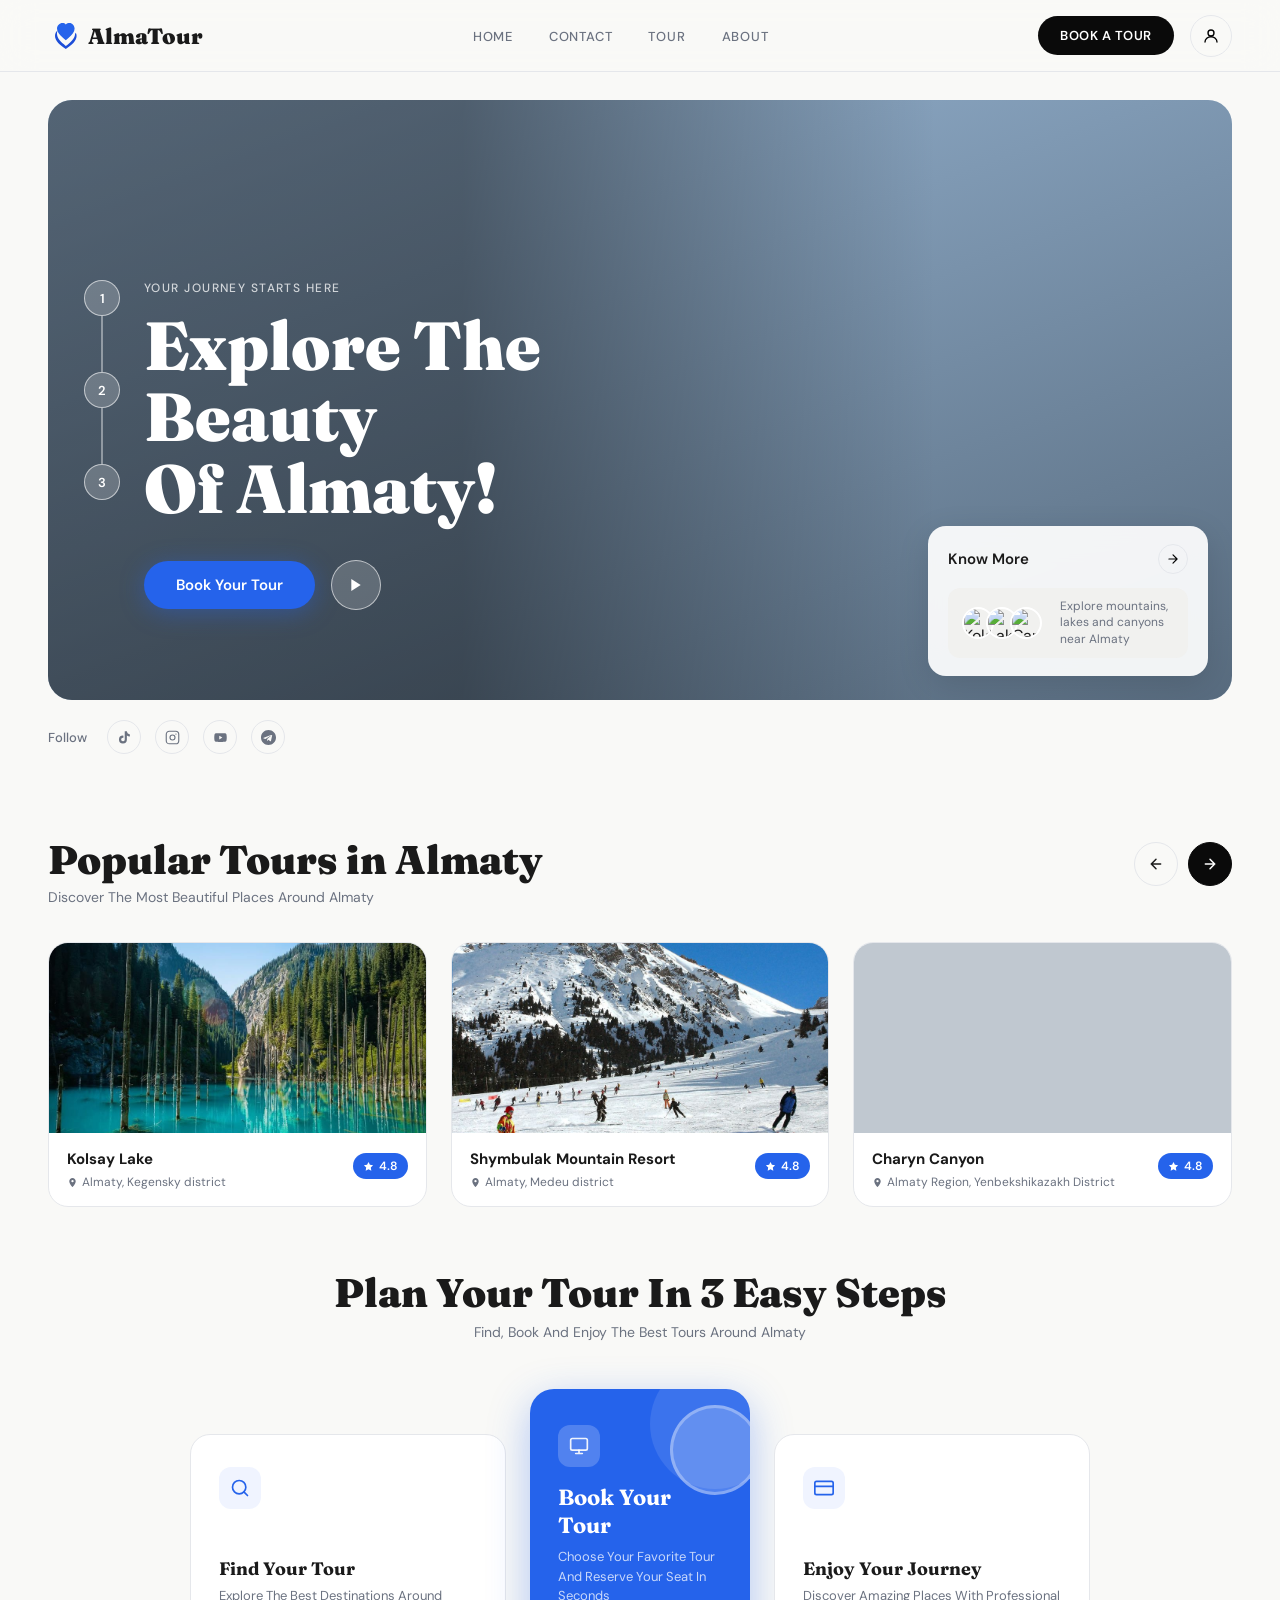
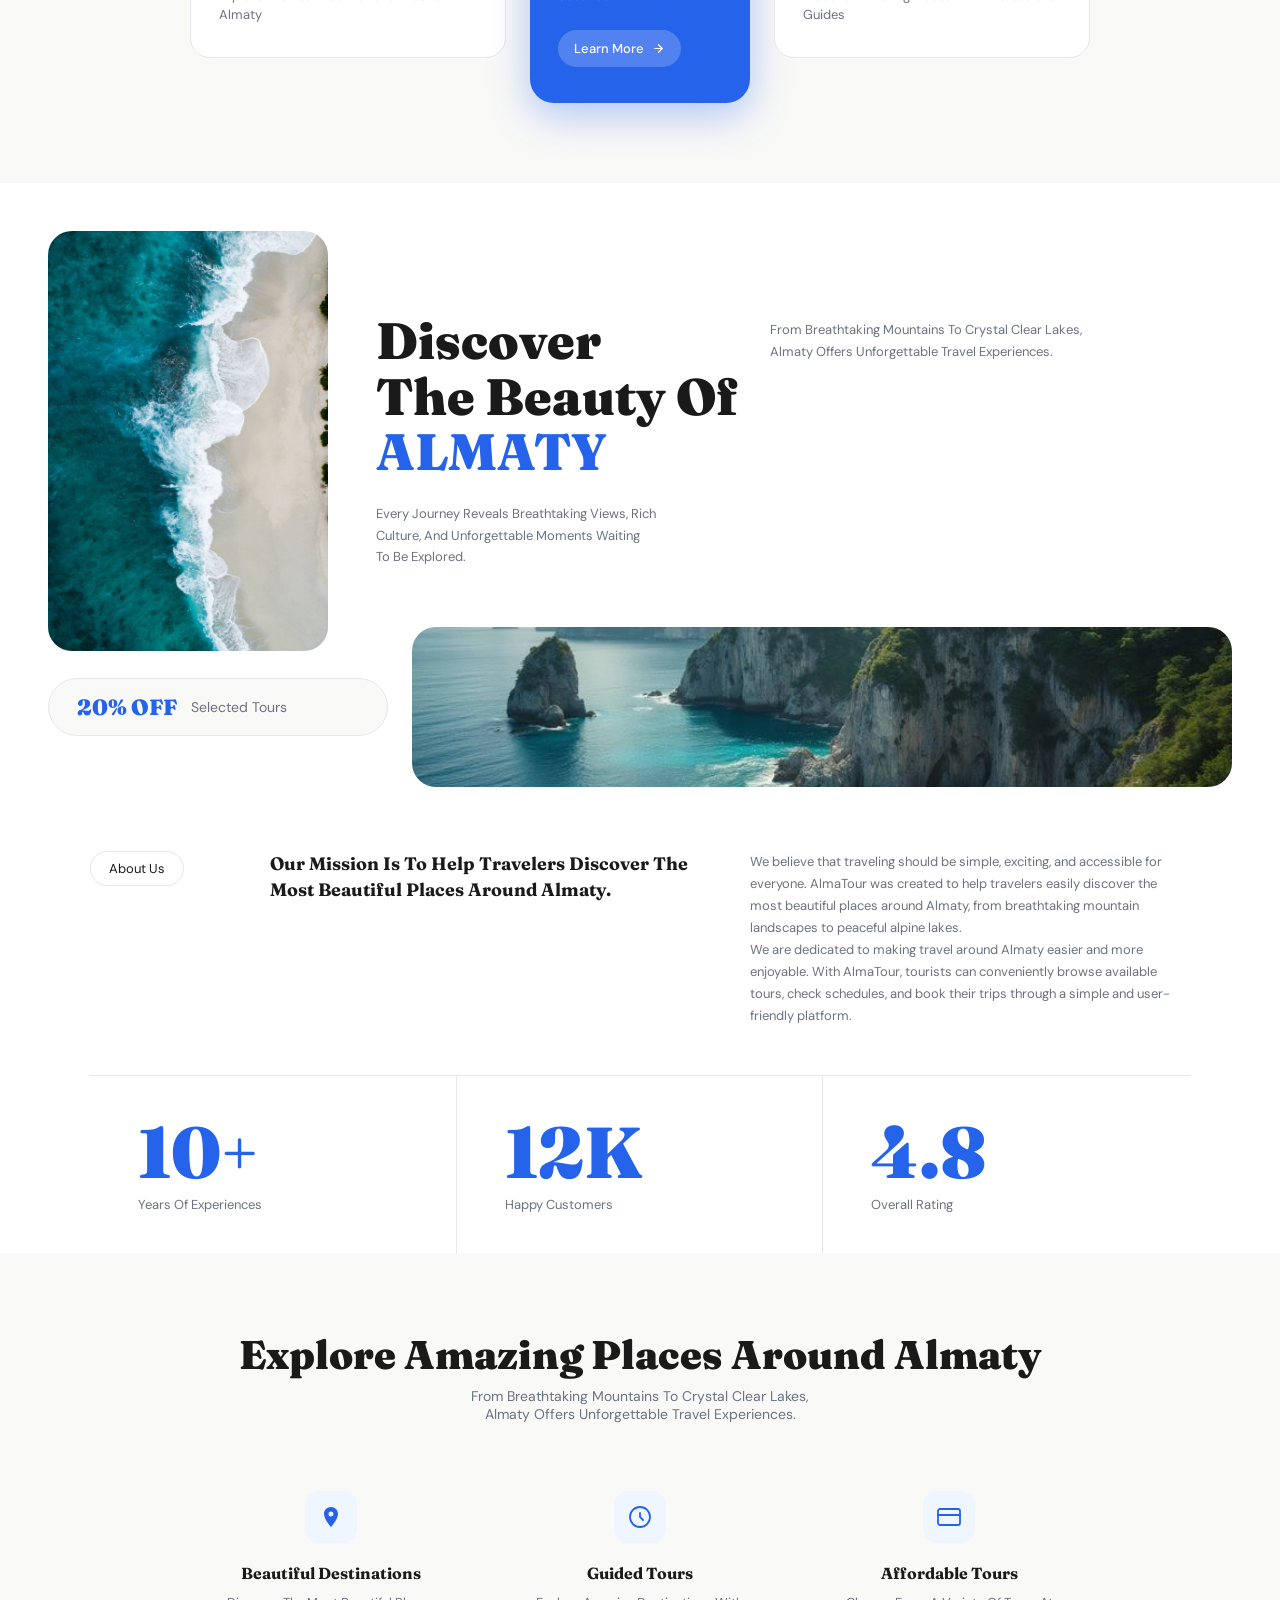
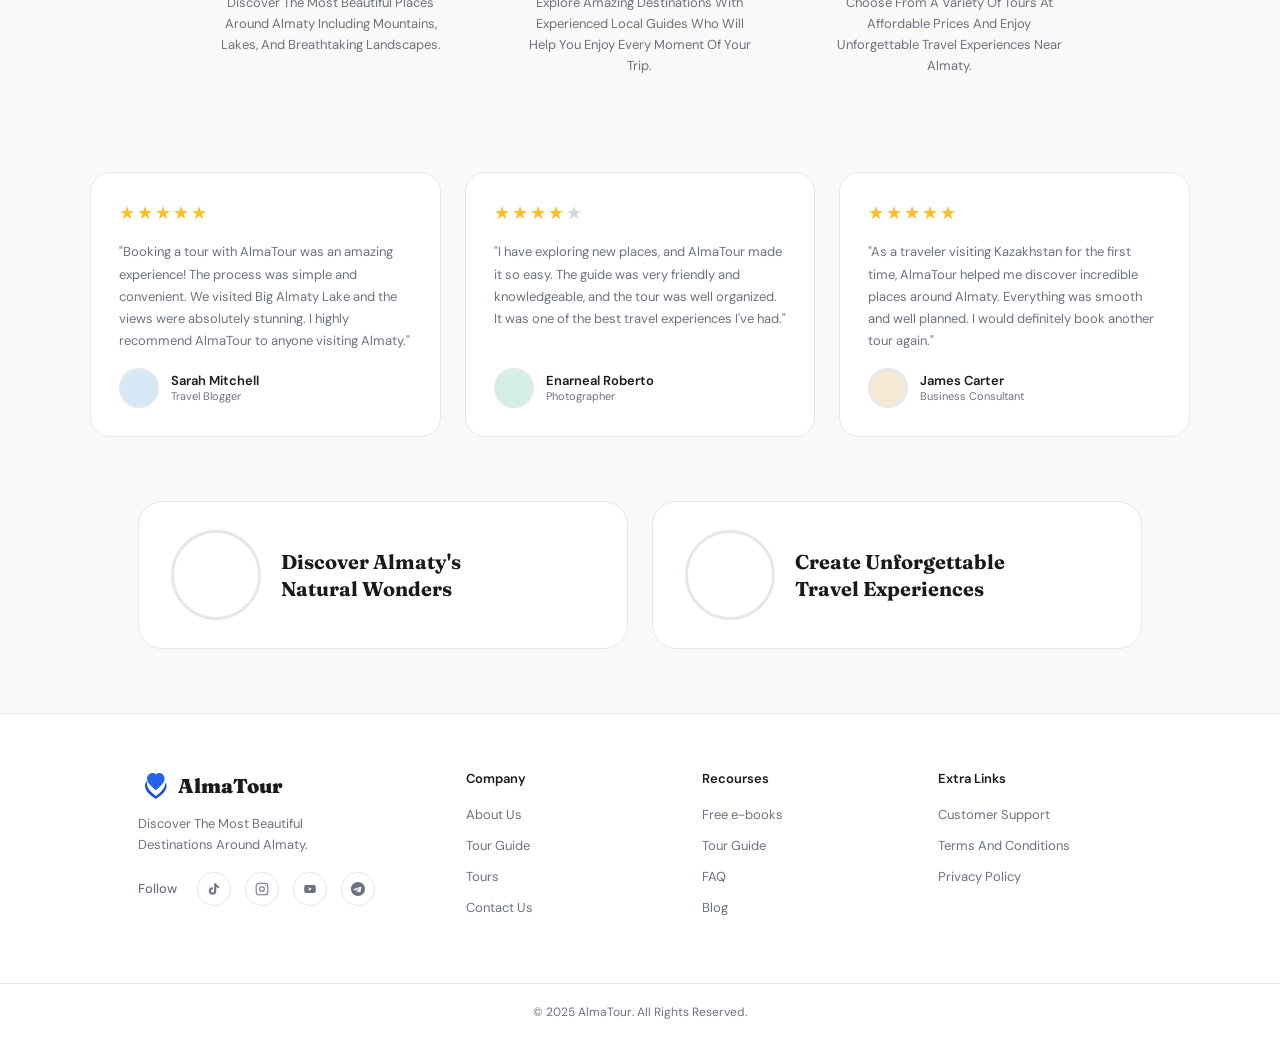
==== commit f141cd6f: "updated image folders inside index.html" ====
--- a/src/index.html
+++ b/src/index.html
@@ -3,7 +3,7 @@
 <head>
 <meta charset="UTF-8">
 <meta name="viewport" content="width=device-width, initial-scale=1.0">
-<title>Tour. — Explore The Beauty Of Almaty</title>
+<title>AlmaTour</title>
 <link rel="preconnect" href="https://fonts.googleapis.com">
 <link rel="preconnect" href="https://fonts.gstatic.com" crossorigin>
 <link rel="stylesheet" href="style.css">
@@ -11,7 +11,7 @@
 </head>
 <body>
 
-<!-- ── NAVBAR ── -->
+<!--NAVBAR-->
 <nav>
   <a href="#" class="logo">
     <svg viewBox="0 0 32 32" fill="none" xmlns="http://www.w3.org/2000/svg">
@@ -24,17 +24,17 @@
   <ul class="nav-links">
     <li><a href="#">Home</a></li>
     <li><a href="#">Contact</a></li>
-    <li><a href="#">Tour</a></li>
+    <li><a href="tours.html">Tour</a></li>
     <li><a href="#">About</a></li>
   </ul>
 
   <div class="nav-right">
-    <button class="btn-book">BOOK A TOUR</button>
-    <button class="icon-btn" aria-label="Account">
+    <a class="btn-book" href="tours.html">BOOK A TOUR</a>
+    <a href="profile.html"><button class="icon-btn" aria-label="Account">
       <svg width="18" height="18" viewBox="0 0 24 24" fill="none" stroke="currentColor" stroke-width="1.8" stroke-linecap="round" stroke-linejoin="round">
         <circle cx="12" cy="8" r="4"/><path d="M4 20c0-4 3.6-7 8-7s8 3 8 7"/>
       </svg>
-    </button>
+    </button></a>
   </div>
 </nav>
 
@@ -58,7 +58,7 @@
       <p class="hero-sup">Your Journey Starts Here</p>
       <h1 class="hero-title">Explore The<br>Beauty<br>Of Almaty!</h1>
       <div class="hero-actions">
-        <button class="btn-primary">Book Your Tour</button>
+        <a class="btn-primary" href="tours.html">Book Your Tour</a>
         <button class="btn-play" aria-label="Play video">
           <svg width="16" height="16" viewBox="0 0 24 24" fill="currentColor">
             <polygon points="5,3 19,12 5,21"/>
@@ -127,10 +127,10 @@
 
   <div class="tours-grid" id="toursGrid">
     <!-- Card 1 -->
-    <div class="tour-card">
-      <div class="card-img">
-        <div class="card-img-inner" style="background-image: url('images/kolsay.jpg')"></div>
-      </div>
+    <div class="tour-card" >
+      <a href="tour_detail.html?tour=kolsay"><div class="card-img">
+        <div class="card-img-inner" style="background-image: url('assets/kolsay.jpg')"></div>
+      </div></a>
       <div class="card-body">
         <div>
           <div class="card-name">Kolsay Lake</div>
@@ -147,10 +147,11 @@
     </div>
 
     <!-- Card 2 -->
-    <div class="tour-card">
-      <div class="card-img">
-        <div class="card-img-inner" style="background-image: url('images/shymb.jpg')"></div>
-      </div>
+    <div class="tour-card" onclick="openBooking(this)" data-name="Shymbulak Mountain Resort" data-location="Almaty, Medeu district" 
+    data-duration="5hrs" data-start="9:00 AM" data-meeting="Medeu Ice Rink Entrance" data-price="45000" data-img="assets/shymb.jpg">
+      <a href="tour_detail.html?tour=shymbulak"><div class="card-img">
+        <div class="card-img-inner" style="background-image: url('assets/shymb.jpg')"></div>
+      </div></a>
       <div class="card-body">
         <div>
           <div class="card-name">Shymbulak Mountain Resort</div>
@@ -168,9 +169,9 @@
 
     <!-- Card 3 -->
     <div class="tour-card">
-      <div class="card-img">
+      <a href="tour_detail.html?tour=charyn"><div class="card-img">
         <div class="card-img-inner" style="background-image: url('https://images.unsplash.com/photo-1469474968028-56623f02e42e?w=600&q=80')"></div>
-      </div>
+      </div></a>
       <div class="card-body">
         <div>
           <div class="card-name">Charyn Canyon</div>
@@ -188,9 +189,9 @@
 
     <!-- Hidden cards (revealed on next) -->
     <div class="tour-card" style="display:none">
-      <div class="card-img">
+      <a href="tour_detail.html?tour=kaindy"><div class="card-img">
         <div class="card-img-inner" style="background-image: url('https://images.unsplash.com/photo-1517090504586-fde19ea6066f?w=600&q=80')"></div>
-      </div>
+      </div></a>
       <div class="card-body">
         <div>
           <div class="card-name">Big Almaty Lake</div>
@@ -207,9 +208,9 @@
     </div>
 
     <div class="tour-card" style="display:none">
-      <div class="card-img">
+      <a href="tour_detail.html?tour=koktobe"><div class="card-img">
         <div class="card-img-inner" style="background-image: url('https://images.unsplash.com/photo-1506905925346-21bda4d32df4?w=600&q=80')"></div>
-      </div>
+      </div></a>
       <div class="card-body">
         <div>
           <div class="card-name">Tien Shan Mountains</div>
@@ -226,9 +227,9 @@
     </div>
 
     <div class="tour-card" style="display:none">
-      <div class="card-img">
-        <div class="card-img-inner" style="background-image: url('images/medeu.jpg')"></div>
-      </div>
+      <a href="tour_detail.html?tour=medeu"><div class="card-img">
+        <div class="card-img-inner" style="background-image: url('assets/medeu.jpg')"></div>
+      </div></a>
       <div class="card-body">
         <div>
           <div class="card-name">Medeu Ice Rink</div>
@@ -505,6 +506,154 @@
   </div>
 </footer>
 
+
+<div id="bookingOverlay" class="booking-overlay" style="display:none">
+    <div class="booking-page">
+    
+        <!-- Shared nav is visible above; this is a back bar -->
+        <div class="booking-topbar">
+        <button class="back-btn" onclick="closeBooking()">
+            <svg width="16" height="16" viewBox="0 0 24 24" fill="none" stroke="currentColor" stroke-width="2.2" stroke-linecap="round"><path d="M19 12H5M12 5l-7 7 7 7"/></svg>
+            Back to tours
+        </button>
+        </div>
+    
+        <div class="booking-layout">
+        <!-- LEFT: form -->
+        <div class="booking-form-col">
+            <h2 class="booking-heading">Reserve your spot</h2>
+            <p class="booking-sub">Select date, number of guests and any add-ons. Prices update instantly.</p>
+    
+            <!-- Date picker -->
+            <div class="form-group">
+            <label class="form-label">Date</label>
+            <div class="date-display" id="dateDisplay" onclick="toggleCalendar()">
+                <span id="dateText">Select a date</span>
+                <svg width="18" height="18" viewBox="0 0 24 24" fill="none" stroke="currentColor" stroke-width="1.8" stroke-linecap="round"><rect x="3" y="4" width="18" height="18" rx="2"/><path d="M16 2v4M8 2v4M3 10h18"/></svg>
+            </div>
+    
+            <!-- Calendar -->
+            <div class="calendar-wrap" id="calendarWrap" style="display:none">
+                <div class="cal-header">
+                <button class="cal-nav" id="calPrev">&#8249;</button>
+                <div class="cal-selects">
+                    <select id="calMonth" onchange="renderCalendar()"></select>
+                    <select id="calYear" onchange="renderCalendar()"></select>
+                </div>
+                <button class="cal-nav" id="calNext">&#8250;</button>
+                </div>
+                <div class="cal-grid-head">
+                <span>Su</span><span>Mo</span><span>Tu</span><span>We</span><span>Th</span><span>Fr</span><span>Sa</span>
+                </div>
+                <div class="cal-grid" id="calGrid"></div>
+                <div class="cal-legend">
+                <span><span class="legend-dot unavail"></span> Unavailable</span>
+                <span><span class="legend-dot selected"></span> Selected</span>
+                </div>
+            </div>
+            </div>
+    
+            <!-- Guests -->
+            <div class="form-group">
+            <label class="form-label">Guests</label>
+            <div class="guests-row">
+                <button class="guest-btn" id="guestMinus" onclick="changeGuests(-1)">
+                <svg width="16" height="16" viewBox="0 0 24 24" fill="none" stroke="currentColor" stroke-width="2.5"><path d="M5 12h14"/></svg>
+                </button>
+                <div class="guest-count-wrap">
+                <span id="guestCount">2</span>
+                <svg width="14" height="14" viewBox="0 0 24 24" fill="none" stroke="currentColor" stroke-width="1.8" stroke-linecap="round"><path d="M18 15l-6-6-6 6"/><path d="M18 9l-6 6-6-6" opacity=".4"/></svg>
+                </div>
+                <button class="guest-btn" id="guestPlus" onclick="changeGuests(1)">
+                <svg width="16" height="16" viewBox="0 0 24 24" fill="none" stroke="currentColor" stroke-width="2.5"><path d="M12 5v14M5 12h14"/></svg>
+                </button>
+                <span class="guests-label" id="guestsLabel">Adults: 2 • Children: 0</span>
+            </div>
+            <p class="guests-note">Maximum 8 guests per booking. Per-person restrictions may apply.</p>
+            </div>
+    
+            <!-- Add-ons -->
+            <div class="form-group">
+            <div class="addons-header">
+                <label class="form-label" style="margin-bottom:0">Optional Add-ons</label>
+                <span class="addons-hint">Select to add to total</span>
+            </div>
+            <div class="addon-item" onclick="toggleAddon(this, 25000)">
+                <div class="addon-check" id="addon0"></div>
+                <div class="addon-info">
+                <div class="addon-name">Photography Package</div>
+                <div class="addon-desc">Professional photos taken during the tour</div>
+                </div>
+                <div class="addon-price">25.000 tg</div>
+            </div>
+            <div class="addon-item" onclick="toggleAddon(this, 10000)">
+                <div class="addon-check" id="addon1"></div>
+                <div class="addon-info">
+                <div class="addon-name">Picnic Lunch</div>
+                <div class="addon-desc">Locally sourced boxed lunch</div>
+                </div>
+                <div class="addon-price">10.000 tg</div>
+            </div>
+            <div class="addon-item" onclick="toggleAddon(this, 8000)">
+                <div class="addon-check" id="addon2"></div>
+                <div class="addon-info">
+                <div class="addon-name">Transport Pickup</div>
+                <div class="addon-desc">Hotel pickup and drop-off included</div>
+                </div>
+                <div class="addon-price">8.000 tg</div>
+            </div>
+            </div>
+        </div>
+    
+        <!-- RIGHT: summary sidebar -->
+        <div class="booking-sidebar">
+            <div class="sidebar-img" id="sidebarImg"></div>
+            <div class="sidebar-body">
+            <h3 class="sidebar-title" id="sidebarTitle">Tour Name</h3>
+            <div class="sidebar-meta">
+                <span class="meta-item">
+                <svg width="14" height="14" viewBox="0 0 24 24" fill="none" stroke="currentColor" stroke-width="1.8" stroke-linecap="round"><circle cx="12" cy="12" r="10"/><path d="M12 6v6l4 2"/></svg>
+                <span id="sideDuration">—</span>
+                </span>
+                <span class="meta-item">
+                <svg width="14" height="14" viewBox="0 0 24 24" fill="none" stroke="currentColor" stroke-width="1.8" stroke-linecap="round"><path d="M18 8A6 6 0 0 0 6 8c0 7-3 9-3 9h18s-3-2-3-9"/><path d="M13.73 21a2 2 0 0 1-3.46 0"/></svg>
+                Start: <span id="sideStart">—</span>
+                </span>
+                <span class="meta-item">
+                <svg width="14" height="14" viewBox="0 0 24 24" fill="none" stroke="currentColor" stroke-width="1.8" stroke-linecap="round"><path d="M12 2C8.13 2 5 5.13 5 9c0 5.25 7 13 7 13s7-7.75 7-13c0-3.87-3.13-7-7-7z"/></svg>
+                Meeting: <span id="sideMeeting">—</span>
+                </span>
+            </div>
+    
+            <div class="price-section">
+                <div class="price-label">Price breakdown</div>
+                <div class="price-row">
+                <span id="priceBaseLabel">Base price (Adult) × 2</span>
+                <span id="priceBase">0 tg</span>
+                </div>
+                <div class="price-row">
+                <span>Add-ons subtotal</span>
+                <span id="priceAddons">0 tg</span>
+                </div>
+                <div class="price-divider"></div>
+                <div class="price-row price-total-row">
+                <span>Total</span>
+                <span class="price-total" id="priceTotal">0 tg</span>
+                </div>
+            </div>
+    
+            <p class="price-summary" id="priceSummary">Select a date to continue</p>
+            </div>
+    
+            <div class="sidebar-footer">
+            <p class="sidebar-footer-note">Complete booking to secure your spot</p>
+            <button class="btn-proceed" onclick="proceedToPayment()">Proceed to Payment</button>
+            </div>
+        </div>
+        </div>
+    </div>
+    </div>
+
 <script src="script.js"></script>
 </body>
 </html>
--- a/src/style.css
+++ b/src/style.css
@@ -57,8 +57,12 @@
     list-style: none;
   }
 
+  a {
+    text-decoration: none;
+  }
+
   .nav-links a {
-    text-decoration: none;
+    /* text-decoration: none; */
     color: var(--muted);
     font-size: 13px;
     font-weight: 500;
@@ -620,7 +624,7 @@
 }
 .discover-img-main-inner {
   width: 100%; height: 100%;
-  background: url('images/main-inner-shore.jpg') center/cover;
+  background: url('assets/main-inner-shore.jpg') center/cover;
   transition: transform .4s;
 }
 .discover-img-main:hover .discover-img-main-inner { transform: scale(1.05); }
@@ -688,7 +692,7 @@
 }
 .discover-img-wide-inner {
   width: 100%; height: 100%;
-  background: url('images/right-inner.jpg') center/cover;
+  background: url('assets/right-inner.jpg') center/cover;
   transition: transform .4s;
 }
 .discover-img-wide:hover .discover-img-wide-inner { transform: scale(1.04); }
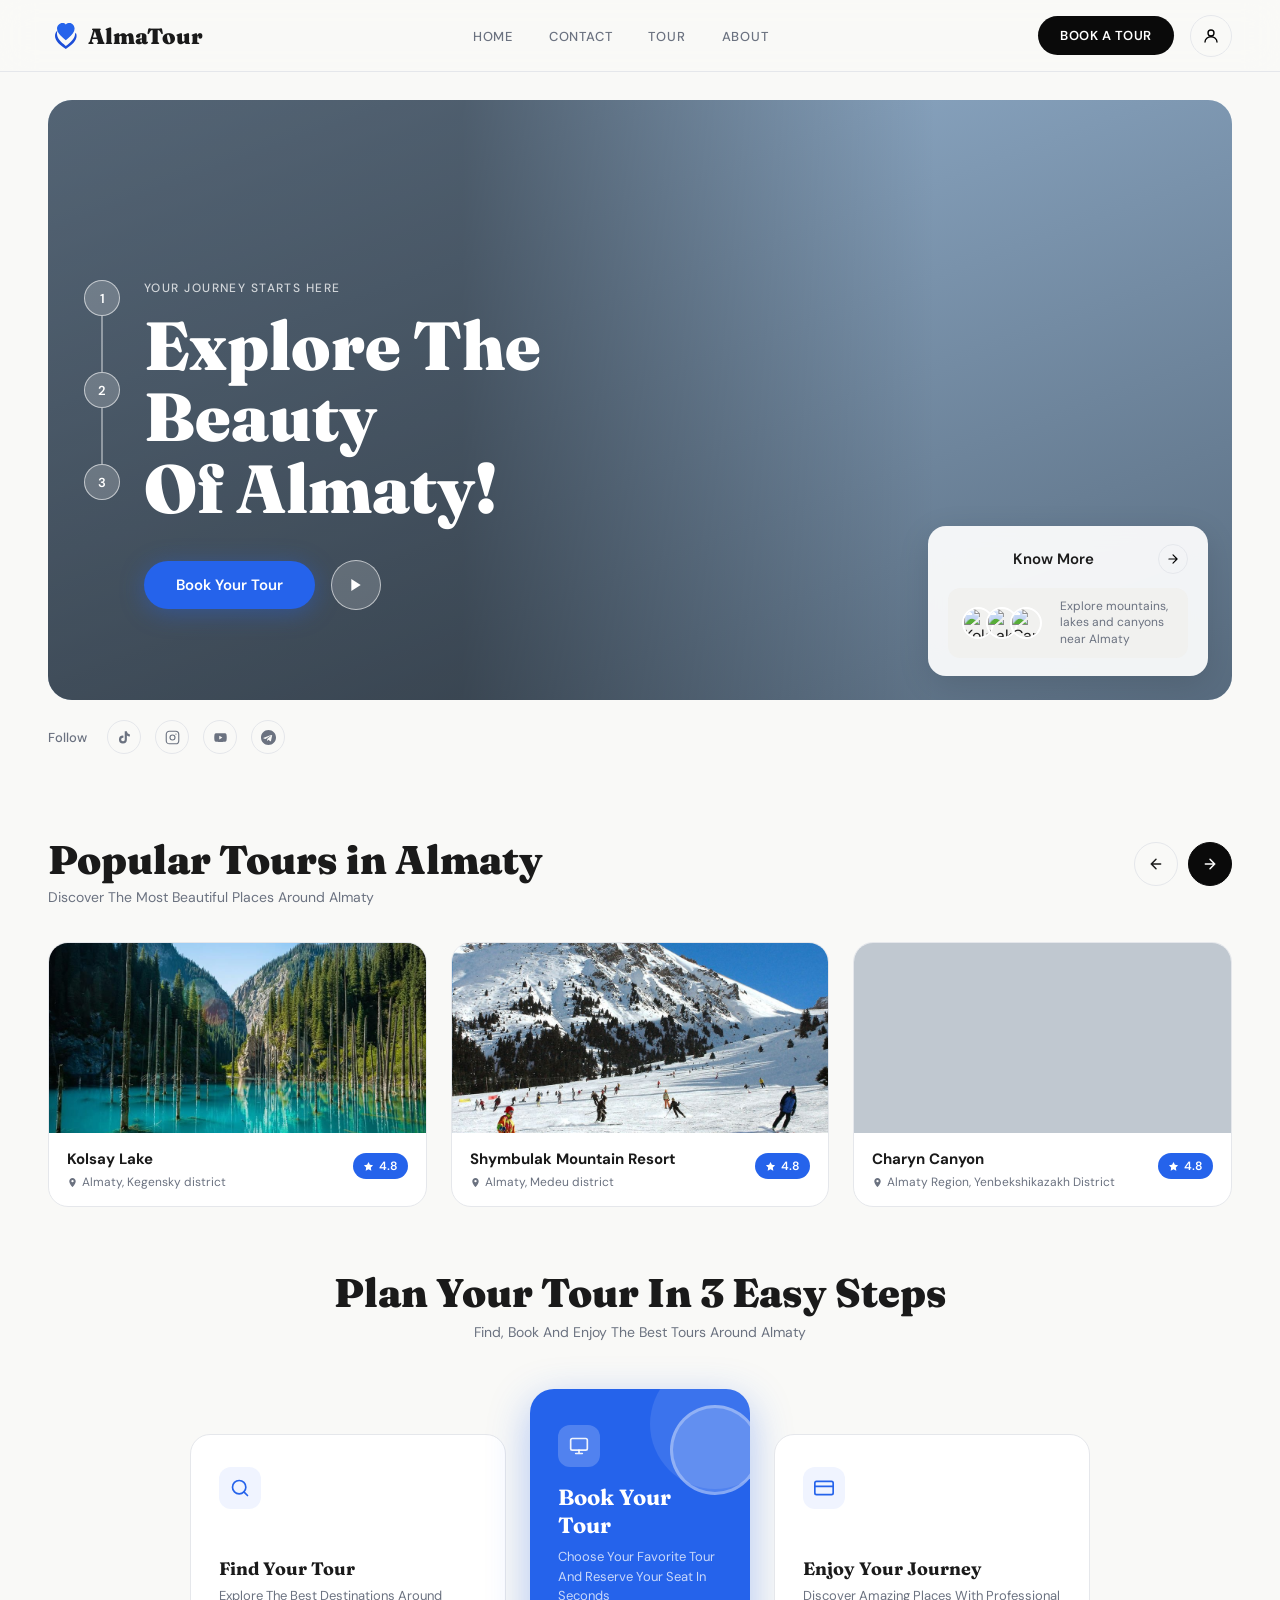
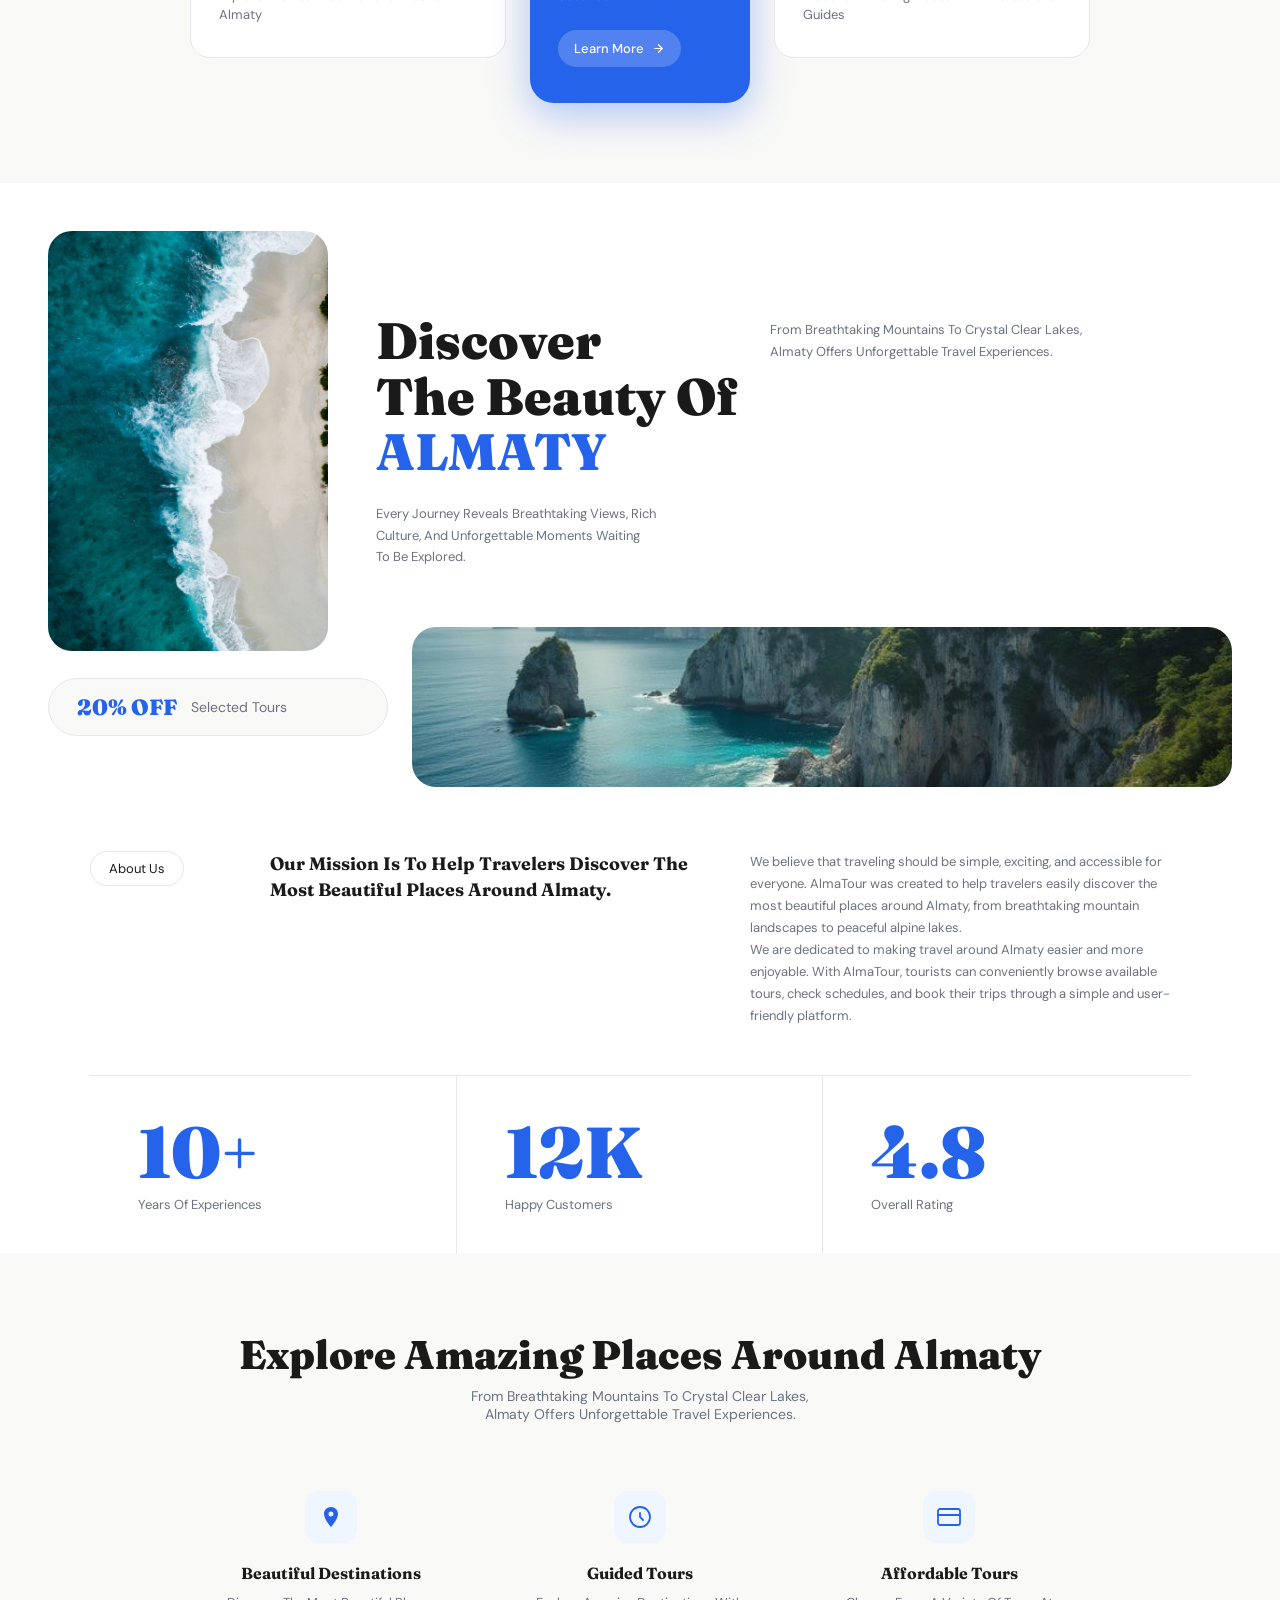
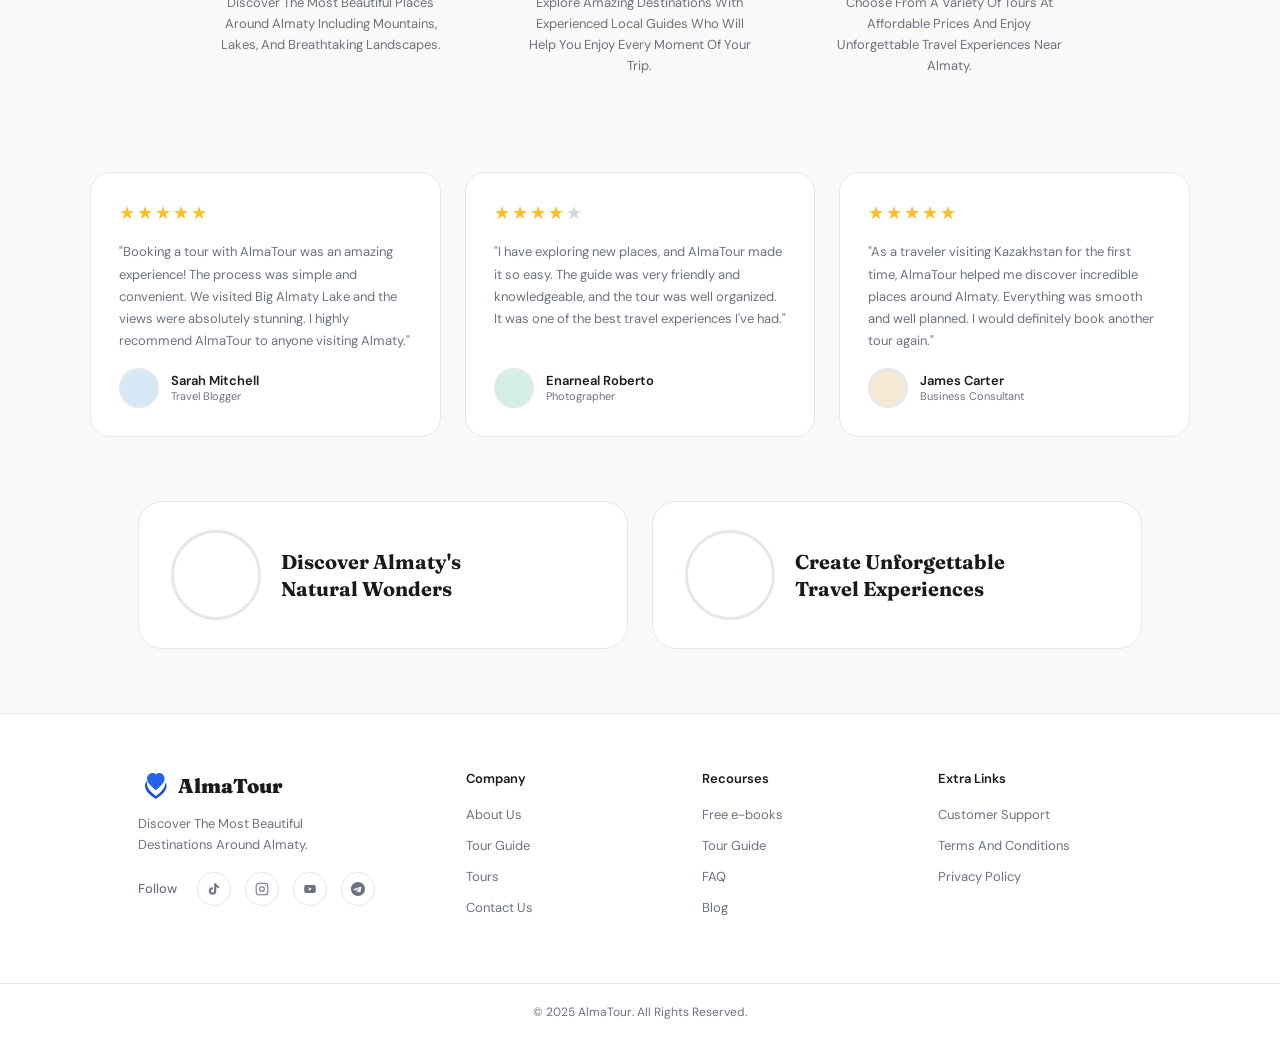
==== commit b988e59c: "about page and auth.html" ====
--- a/src/index.html
+++ b/src/index.html
@@ -23,9 +23,9 @@
 
   <ul class="nav-links">
     <li><a href="#">Home</a></li>
-    <li><a href="#">Contact</a></li>
+    <li><a href="contact.html">Contact</a></li>
     <li><a href="tours.html">Tour</a></li>
-    <li><a href="#">About</a></li>
+    <li><a href="about.html">About</a></li>
   </ul>
 
   <div class="nav-right">
@@ -70,7 +70,7 @@
     <!-- Know More card -->
     <div class="know-more">
       <div class="know-more-top">
-        <span>Know More</span>
+        <a href="tours.html"></a><span>Know More</span>
         <button class="arrow-btn">
           <svg width="14" height="14" viewBox="0 0 24 24" fill="none" stroke="currentColor" stroke-width="2" stroke-linecap="round" stroke-linejoin="round">
             <path d="M5 12h14M12 5l7 7-7 7"/>
@@ -297,7 +297,7 @@
   </div>
 </section>
 <!-- ── DISCOVER BEAUTY SECTION ── -->
-<section class="discover-section">
+<section class="discover-section" id="discover-section">
   <div class="discover-inner">
 
     <!-- Left tall image -->
@@ -654,6 +654,7 @@
     </div>
     </div>
 
+<script src="config.js"></script>
 <script src="script.js"></script>
 </body>
 </html>
